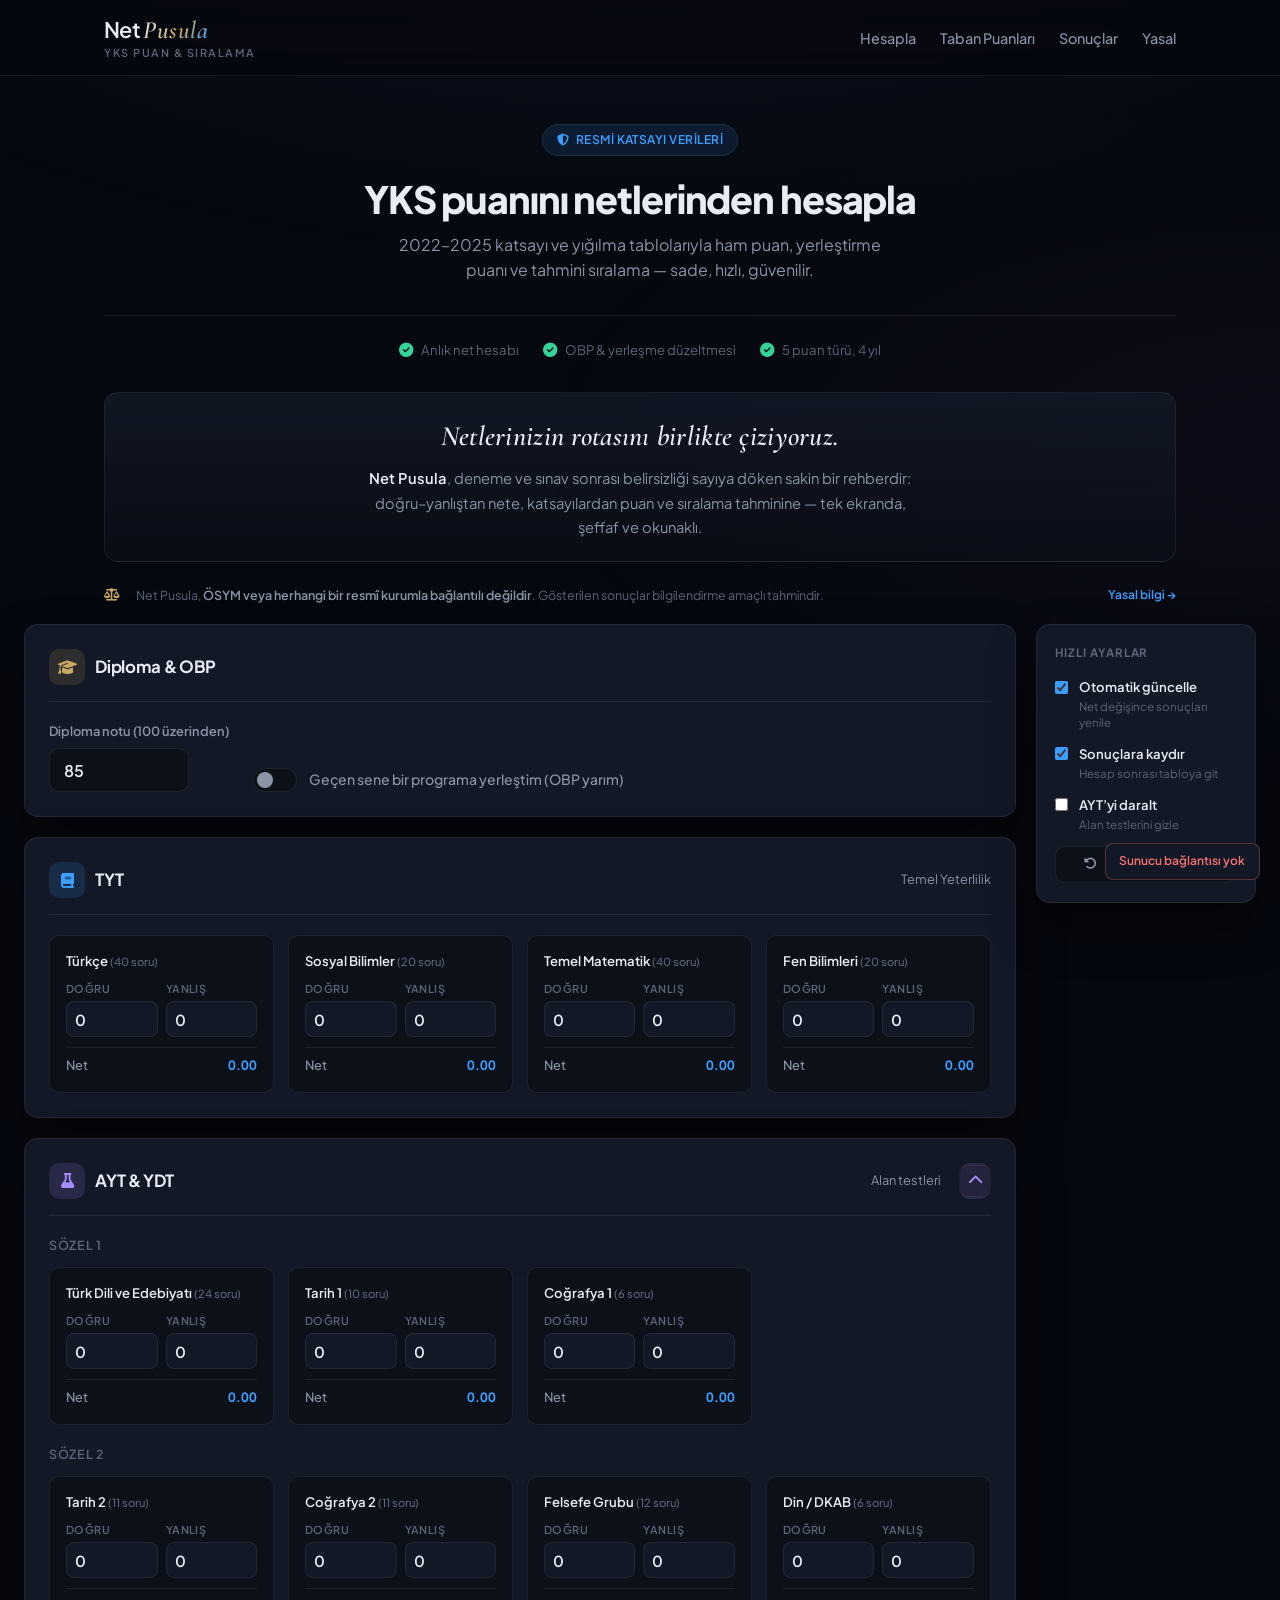
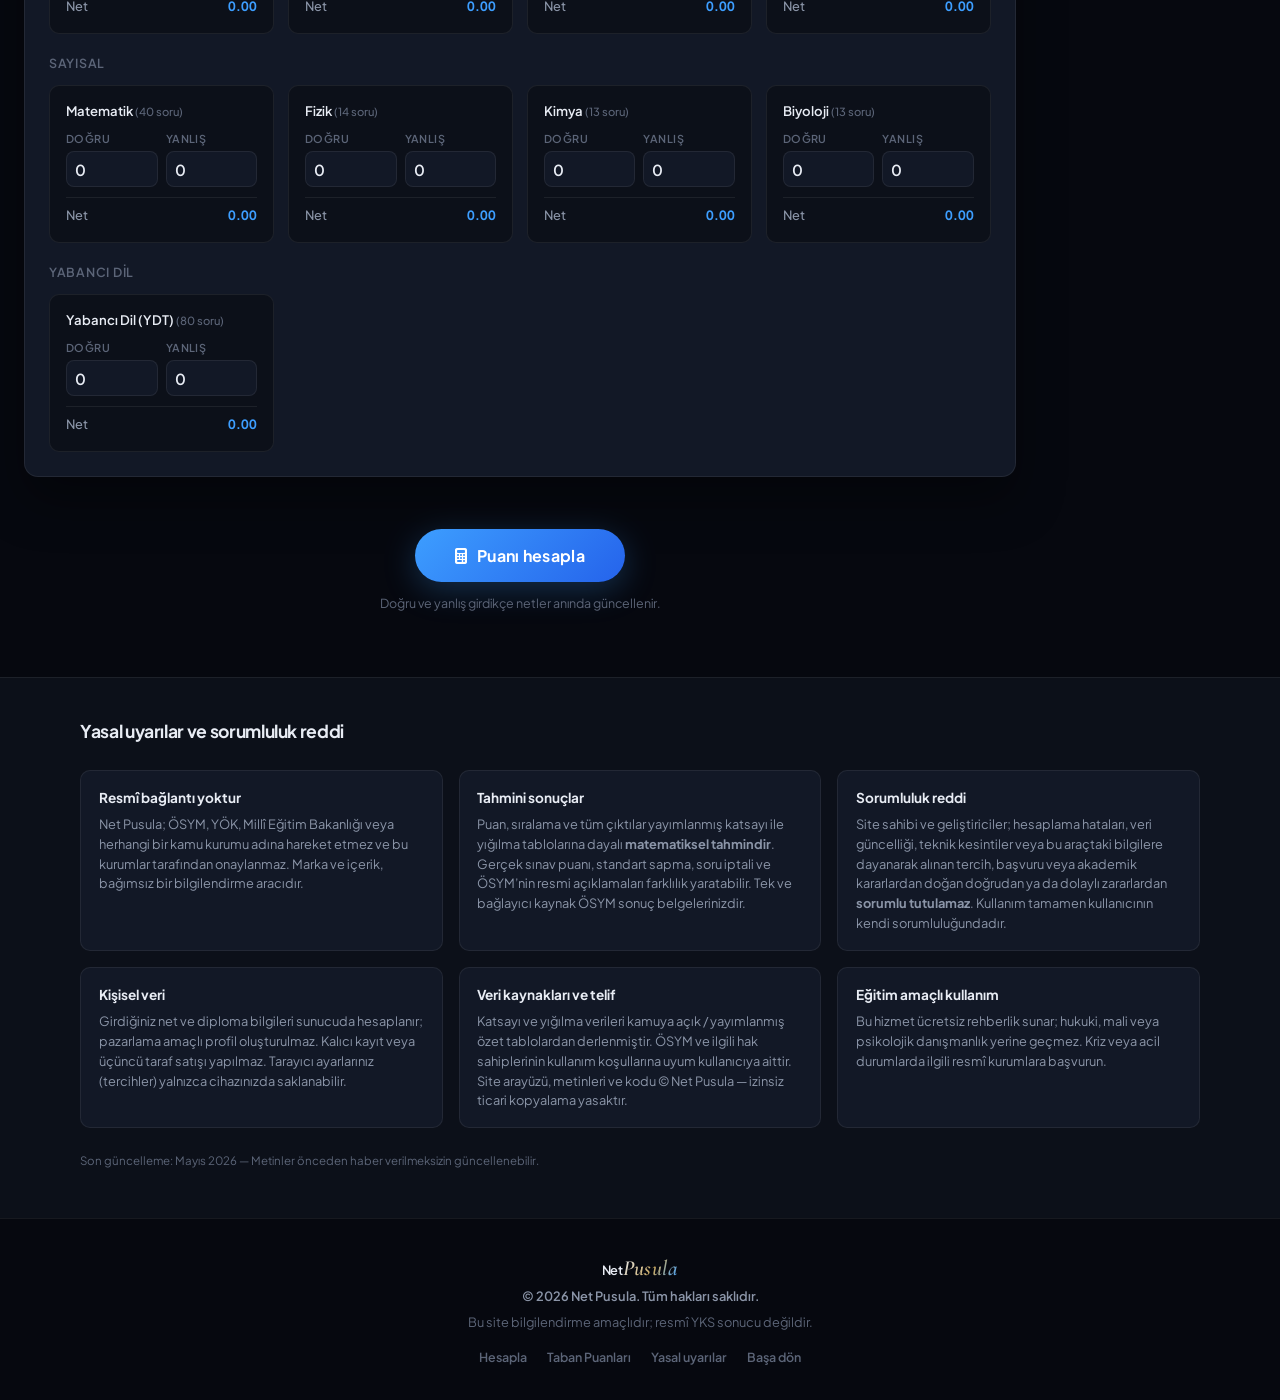
==== index.html @ 9d44e476 "Add taban puanlari page and Railway static data support" ====
<!DOCTYPE html>
<html lang="tr">
<head>
    <meta charset="UTF-8">
    <meta name="viewport" content="width=device-width, initial-scale=1.0">
    <meta name="description" content="Net Pusula — ÖSYM katsayıları ve yığılma verileriyle YKS puan ve sıralama hesaplama. TYT, AYT, OBP.">
    <title>Net Pusula — YKS Puan Hesaplama</title>
    <link rel="icon" href="data:image/svg+xml,<svg xmlns='http://www.w3.org/2000/svg' viewBox='0 0 100 100'><text x='12' y='68' font-family='Georgia,serif' font-size='52' font-style='italic' fill='%23c9a962'>N</text><text x='48' y='68' font-family='system-ui' font-size='44' font-weight='600' fill='%233d9eff'>P</text></svg>">
    <link rel="preconnect" href="https://fonts.googleapis.com">
    <link rel="preconnect" href="https://fonts.gstatic.com" crossorigin>
    <link href="https://fonts.googleapis.com/css2?family=Plus+Jakarta+Sans:wght@400;500;600;700;800&family=Cormorant+Garamond:ital,wght@0,500;0,600;1,500&display=swap" rel="stylesheet">
    <link rel="stylesheet" href="https://cdnjs.cloudflare.com/ajax/libs/font-awesome/6.5.1/css/all.min.css">
    <link rel="stylesheet" href="assets/net-pusula.css">
</head>
<body>
    <header class="site-header">
        <div class="header-inner">
            <a href="#" class="brand wordmark" aria-label="Net Pusula — Ana sayfa">
                <span class="wordmark-line">
                    <span class="wm-net">Net</span><span class="wm-pusula">Pusula</span>
                </span>
                <span class="wm-sub">YKS puan &amp; sıralama</span>
            </a>
            <nav class="nav-links" aria-label="Ana menü">
                <a href="#hesapla">Hesapla</a>
                <a href="taban-puanlari.html">Taban Puanları</a>
                <a href="#sonuclar">Sonuçlar</a>
                <a href="#yasal">Yasal</a>
            </nav>
        </div>
    </header>

    <section class="hero">
        <span class="hero-badge"><i class="fas fa-shield-halved"></i> Resmi katsayı verileri</span>
        <h1>YKS puanını netlerinden hesapla</h1>
        <p>2022–2025 katsayı ve yığılma tablolarıyla ham puan, yerleştirme puanı ve tahmini sıralama — sade, hızlı, güvenilir.</p>
        <div class="trust-row">
            <span class="trust-item"><i class="fas fa-check-circle"></i> Anlık net hesabı</span>
            <span class="trust-item"><i class="fas fa-check-circle"></i> OBP & yerleşme düzeltmesi</span>
            <span class="trust-item"><i class="fas fa-check-circle"></i> 5 puan türü, 4 yıl</span>
        </div>
    </section>

    <section class="intro-manifesto" aria-labelledby="intro-heading">
        <div class="intro-inner">
            <p id="intro-heading" class="intro-lead">Netlerinizin rotasını birlikte çiziyoruz.</p>
            <p class="intro-body">
                <strong>Net Pusula</strong>, deneme ve sınav sonrası belirsizliği sayıya döken sakin bir rehberdir:
                doğru–yanlıştan nete, katsayılardan puan ve sıralama tahminine — tek ekranda, şeffaf ve okunaklı.
            </p>
        </div>
    </section>

    <div class="legal-strip" role="note">
        <i class="fas fa-scale-balanced" aria-hidden="true"></i>
        <p>Net Pusula, <strong>ÖSYM veya herhangi bir resmî kurumla bağlantılı değildir</strong>. Gösterilen sonuçlar bilgilendirme amaçlı tahmindir.</p>
        <a href="#yasal" class="legal-strip-link">Yasal bilgi →</a>
    </div>

    <div class="content-layout">
        <div class="main-column">
    <main class="main" id="hesapla">
        <section class="panel">
            <div class="panel-header diploma">
                <i class="fas fa-graduation-cap"></i>
                <h2>Diploma & OBP</h2>
            </div>
            <div class="diploma-row">
                <div class="field">
                    <label for="obp">Diploma notu (100 üzerinden)</label>
                    <input type="number" id="obp" min="0" max="100" step="0.1" value="85">
                </div>
                <label class="toggle-wrap">
                    <input type="checkbox" id="previousPlacement">
                    <span class="toggle-track"><span class="toggle-thumb"></span></span>
                    <span class="toggle-label">Geçen sene bir programa yerleştim (OBP yarım)</span>
                </label>
            </div>
        </section>

        <section class="panel">
            <div class="panel-header tyt">
                <i class="fas fa-book"></i>
                <h2>TYT</h2>
                <span>Temel Yeterlilik</span>
            </div>
            <div class="test-grid" id="tytGrid">
                <!-- tyt cards injected below via same structure -->
            </div>
        </section>

        <section class="panel" id="aytPanel">
            <div class="panel-header ayt">
                <i class="fas fa-flask"></i>
                <h2>AYT & YDT</h2>
                <span>Alan testleri</span>
                <button type="button" class="panel-toggle" id="aytToggleBtn" aria-expanded="true" aria-controls="aytPanelBody" title="AYT bölümünü daralt/genişlet">
                    <i class="fas fa-chevron-up"></i>
                </button>
            </div>
            <div id="aytPanelBody" class="ayt-panel-body">
            <p class="subsection-title">Sözel 1</p>
            <div class="test-grid" id="aytSoz1"></div>
            <p class="subsection-title">Sözel 2</p>
            <div class="test-grid" id="aytSoz2"></div>
            <p class="subsection-title">Sayısal</p>
            <div class="test-grid" id="aytSay"></div>
            <p class="subsection-title">Yabancı dil</p>
            <div class="test-grid" id="aytYdt"></div>
            </div>
        </section>

        <div class="calc-cta">
            <button type="button" id="calculateBtn" class="btn-calc">
                <i class="fas fa-calculator"></i> Puanı hesapla
            </button>
            <p class="calc-hint">Doğru ve yanlış girdikçe netler anında güncellenir.</p>
        </div>

        <section id="resultsSection" class="panel results-panel">
            <div class="panel-header results">
                <i class="fas fa-chart-line"></i>
                <h2 id="sonuclar">Sonuçlar</h2>
            </div>
            <div class="disclaimer">
                Bu tablo <strong>tahmini</strong> değerler içerir; bağlayıcı değildir. Tercih ve başvuru kararlarınızda yalnızca ÖSYM’nin resmi sonuç belgelerini esas alın.
                <a href="#yasal">Ayrıntılı yasal uyarılar</a>
            </div>
            <div id="resultsContainer"></div>
        </section>
    </main>
        </div>

        <aside class="settings-rail" aria-label="Hızlı ayarlar">
            <div class="settings-card">
                <h3 class="settings-title">Hızlı ayarlar</h3>
                <label class="setting-row">
                    <input type="checkbox" id="settingAutoRecalc" checked>
                    <span class="setting-text">
                        <strong>Otomatik güncelle</strong>
                        <small>Net değişince sonuçları yenile</small>
                    </span>
                </label>
                <label class="setting-row">
                    <input type="checkbox" id="settingScrollResults" checked>
                    <span class="setting-text">
                        <strong>Sonuçlara kaydır</strong>
                        <small>Hesap sonrası tabloya git</small>
                    </span>
                </label>
                <label class="setting-row">
                    <input type="checkbox" id="settingAytCollapsed">
                    <span class="setting-text">
                        <strong>AYT’yi daralt</strong>
                        <small>Alan testlerini gizle</small>
                    </span>
                </label>
                <button type="button" class="btn-secondary" id="resetAllBtn">
                    <i class="fas fa-rotate-left"></i> Tüm netleri sıfırla
                </button>
            </div>
        </aside>
    </div>

    <section class="legal-panel" id="yasal" aria-labelledby="legal-heading">
        <div class="legal-panel-inner">
            <h2 id="legal-heading">Yasal uyarılar ve sorumluluk reddi</h2>
            <div class="legal-grid">
                <article class="legal-item">
                    <h3>Resmî bağlantı yoktur</h3>
                    <p>Net Pusula; ÖSYM, YÖK, Millî Eğitim Bakanlığı veya herhangi bir kamu kurumu adına hareket etmez ve bu kurumlar tarafından onaylanmaz. Marka ve içerik, bağımsız bir bilgilendirme aracıdır.</p>
                </article>
                <article class="legal-item">
                    <h3>Tahmini sonuçlar</h3>
                    <p>Puan, sıralama ve tüm çıktılar yayımlanmış katsayı ile yığılma tablolarına dayalı <strong>matematiksel tahmindir</strong>. Gerçek sınav puanı, standart sapma, soru iptali ve ÖSYM’nin resmi açıklamaları farklılık yaratabilir. Tek ve bağlayıcı kaynak ÖSYM sonuç belgelerinizdir.</p>
                </article>
                <article class="legal-item">
                    <h3>Sorumluluk reddi</h3>
                    <p>Site sahibi ve geliştiriciler; hesaplama hataları, veri güncelliği, teknik kesintiler veya bu araçtaki bilgilere dayanarak alınan tercih, başvuru veya akademik kararlardan doğan doğrudan ya da dolaylı zararlardan <strong>sorumlu tutulamaz</strong>. Kullanım tamamen kullanıcının kendi sorumluluğundadır.</p>
                </article>
                <article class="legal-item">
                    <h3>Kişisel veri</h3>
                    <p>Girdiğiniz net ve diploma bilgileri sunucuda hesaplanır; pazarlama amaçlı profil oluşturulmaz. Kalıcı kayıt veya üçüncü taraf satışı yapılmaz. Tarayıcı ayarlarınız (tercihler) yalnızca cihazınızda saklanabilir.</p>
                </article>
                <article class="legal-item">
                    <h3>Veri kaynakları ve telif</h3>
                    <p>Katsayı ve yığılma verileri kamuya açık / yayımlanmış özet tablolardan derlenmiştir. ÖSYM ve ilgili hak sahiplerinin kullanım koşullarına uyum kullanıcıya aittir. Site arayüzü, metinleri ve kodu © Net Pusula — izinsiz ticari kopyalama yasaktır.</p>
                </article>
                <article class="legal-item">
                    <h3>Eğitim amaçlı kullanım</h3>
                    <p>Bu hizmet ücretsiz rehberlik sunar; hukuki, mali veya psikolojik danışmanlık yerine geçmez. Kriz veya acil durumlarda ilgili resmî kurumlara başvurun.</p>
                </article>
            </div>
            <p class="legal-updated">Son güncelleme: Mayıs 2026 — Metinler önceden haber verilmeksizin güncellenebilir.</p>
        </div>
    </section>

    <footer class="site-footer">
        <p class="footer-wordmark"><span class="wm-net">Net</span><span class="wm-pusula">Pusula</span></p>
        <p class="footer-copy">© 2026 Net Pusula. Tüm hakları saklıdır.</p>
        <p class="footer-note">Bu site bilgilendirme amaçlıdır; resmî YKS sonucu değildir.</p>
        <nav class="footer-links" aria-label="Alt bilgi">
            <a href="#hesapla">Hesapla</a>
            <a href="taban-puanlari.html">Taban Puanları</a>
            <a href="#yasal">Yasal uyarılar</a>
            <a href="#">Başa dön</a>
        </nav>
    </footer>

    <div id="apiStatus" class="api-status" role="status" aria-live="polite"></div>

    <script>
        const CARD_GROUPS = {
            tytGrid: [
                { id: 'tyt_turk', max: 40, title: 'Türkçe' },
                { id: 'tyt_sos', max: 20, title: 'Sosyal Bilimler' },
                { id: 'tyt_mat', max: 40, title: 'Temel Matematik' },
                { id: 'tyt_fen', max: 20, title: 'Fen Bilimleri' },
            ],
            aytSoz1: [
                { id: 'ayt_ede', max: 24, title: 'Türk Dili ve Edebiyatı' },
                { id: 'ayt_tar1', max: 10, title: 'Tarih 1' },
                { id: 'ayt_cog1', max: 6, title: 'Coğrafya 1' },
            ],
            aytSoz2: [
                { id: 'ayt_tar2', max: 11, title: 'Tarih 2' },
                { id: 'ayt_cog2', max: 11, title: 'Coğrafya 2' },
                { id: 'ayt_fel', max: 12, title: 'Felsefe Grubu' },
                { id: 'ayt_din', max: 6, title: 'Din / DKAB' },
            ],
            aytSay: [
                { id: 'ayt_mat', max: 40, title: 'Matematik' },
                { id: 'ayt_fiz', max: 14, title: 'Fizik' },
                { id: 'ayt_kim', max: 13, title: 'Kimya' },
                { id: 'ayt_bio', max: 13, title: 'Biyoloji' },
            ],
            aytYdt: [
                { id: 'ayt_ydt', max: 80, title: 'Yabancı Dil (YDT)' },
            ],
        };

        function cardHtml({ id, max, title }) {
            return `
            <div class="test-card">
                <h3>${title} <span class="meta">(${max} soru)</span></h3>
                <div class="inputs-row">
                    <div><label for="${id}_d">Doğru</label><input type="number" id="${id}_d" min="0" max="${max}" value="0"></div>
                    <div><label for="${id}_y">Yanlış</label><input type="number" id="${id}_y" min="0" max="${max}" value="0"></div>
                </div>
                <div class="net-line"><span>Net</span><span id="${id}_net" class="net-value">0.00</span></div>
            </div>`;
        }

        Object.entries(CARD_GROUPS).forEach(([gridId, items]) => {
            document.getElementById(gridId).innerHTML = items.map(cardHtml).join('');
        });
    </script>
    <script src="assets/calculator.js"></script>
</body>
</html>
---- assets/net-pusula.css ----
/* Net Pusula — koyu, minimal, güven veren arayüz */

:root {
    --bg: #06080f;
    --bg-elevated: #0c1019;
    --surface: #121826;
    --surface-hover: #181f30;
    --border: rgba(255, 255, 255, 0.07);
    --border-focus: rgba(61, 158, 255, 0.45);
    --text: #e8ecf4;
    --text-muted: #8b95a8;
    --text-dim: #5c6578;
    --accent: #3d9eff;
    --accent-soft: rgba(61, 158, 255, 0.12);
    --accent-glow: rgba(61, 158, 255, 0.25);
    --gold: #c9a962;
    --gold-soft: rgba(201, 169, 98, 0.15);
    --success: #34d399;
    --tyt: #3d9eff;
    --ayt: #a78bfa;
    --radius: 14px;
    --radius-sm: 10px;
    --font: "Plus Jakarta Sans", system-ui, sans-serif;
    --shadow: 0 24px 48px rgba(0, 0, 0, 0.35);
    --max: 1120px;
}

*, *::before, *::after { box-sizing: border-box; margin: 0; padding: 0; }

html { scroll-behavior: smooth; }

body {
    font-family: var(--font);
    background: var(--bg);
    color: var(--text);
    line-height: 1.55;
    min-height: 100vh;
    -webkit-font-smoothing: antialiased;
}

body::before {
    content: "";
    position: fixed;
    inset: 0;
    background:
        radial-gradient(ellipse 80% 50% at 50% -20%, rgba(61, 158, 255, 0.08), transparent),
        radial-gradient(ellipse 60% 40% at 100% 50%, rgba(167, 139, 250, 0.04), transparent);
    pointer-events: none;
    z-index: 0;
}

a { color: var(--accent); text-decoration: none; }
a:hover { text-decoration: underline; }

/* Header */
.site-header {
    position: sticky;
    top: 0;
    z-index: 100;
    border-bottom: 1px solid var(--border);
    background: rgba(6, 8, 15, 0.85);
    backdrop-filter: blur(16px);
}

.header-inner {
    max-width: var(--max);
    margin: 0 auto;
    padding: 1rem 1.5rem;
    display: flex;
    align-items: center;
    justify-content: space-between;
    gap: 1rem;
}

.brand {
    text-decoration: none;
    color: inherit;
}

.brand:hover { text-decoration: none; }

/* Metin tabanlı logo */
.wordmark {
    display: flex;
    flex-direction: column;
    line-height: 1.15;
    gap: 0.15rem;
}

.wordmark-line {
    display: flex;
    align-items: baseline;
    gap: 0.2rem;
}

.wm-net {
    font-weight: 600;
    font-size: 1.35rem;
    letter-spacing: -0.03em;
    color: var(--text);
}

.wm-pusula {
    font-family: "Cormorant Garamond", Georgia, serif;
    font-weight: 600;
    font-size: 1.55rem;
    font-style: italic;
    letter-spacing: 0.02em;
    background: linear-gradient(120deg, var(--text) 0%, var(--gold) 55%, var(--accent) 100%);
    -webkit-background-clip: text;
    background-clip: text;
    color: transparent;
}

.wm-sub {
    font-size: 0.68rem;
    font-weight: 600;
    letter-spacing: 0.14em;
    text-transform: uppercase;
    color: var(--text-dim);
}

.nav-links {
    display: flex;
    gap: 1.5rem;
}

.nav-links a {
    color: var(--text-muted);
    font-size: 0.9rem;
    font-weight: 500;
    text-decoration: none;
    transition: color 0.2s;
}

.nav-links a:hover { color: var(--text); text-decoration: none; }

/* Hero */
.hero {
    position: relative;
    z-index: 1;
    max-width: var(--max);
    margin: 0 auto;
    padding: 3rem 1.5rem 2rem;
    text-align: center;
}

.hero-badge {
    display: inline-flex;
    align-items: center;
    gap: 0.4rem;
    padding: 0.35rem 0.85rem;
    border-radius: 999px;
    background: var(--accent-soft);
    border: 1px solid var(--border);
    color: var(--accent);
    font-size: 0.75rem;
    font-weight: 600;
    letter-spacing: 0.04em;
    text-transform: uppercase;
    margin-bottom: 1.25rem;
}

.hero h1 {
    font-size: clamp(1.75rem, 4vw, 2.35rem);
    font-weight: 800;
    letter-spacing: -0.03em;
    line-height: 1.2;
    margin-bottom: 0.75rem;
}

.hero p {
    color: var(--text-muted);
    max-width: 520px;
    margin: 0 auto;
    font-size: 1rem;
}

.trust-row {
    display: flex;
    flex-wrap: wrap;
    justify-content: center;
    gap: 1.5rem;
    margin-top: 2rem;
    padding-top: 1.5rem;
    border-top: 1px solid var(--border);
}

.trust-item {
    display: flex;
    align-items: center;
    gap: 0.5rem;
    font-size: 0.82rem;
    color: var(--text-dim);
}

.trust-item i { color: var(--success); font-size: 0.9rem; }

/* Net Pusula tanıtım */
.intro-manifesto {
    position: relative;
    z-index: 1;
    max-width: var(--max);
    margin: 0 auto;
    padding: 0 1.5rem 1.5rem;
}

.intro-inner {
    text-align: center;
    padding: 1.35rem 1.5rem;
    border-radius: var(--radius);
    border: 1px solid var(--border);
    background: linear-gradient(180deg, rgba(18, 24, 38, 0.9), rgba(12, 16, 25, 0.6));
}

.intro-lead {
    font-family: "Cormorant Garamond", Georgia, serif;
    font-size: clamp(1.35rem, 3vw, 1.75rem);
    font-weight: 600;
    font-style: italic;
    color: var(--text);
    margin-bottom: 0.5rem;
    letter-spacing: 0.01em;
}

.intro-body {
    font-size: 0.92rem;
    color: var(--text-muted);
    max-width: 560px;
    margin: 0 auto;
    line-height: 1.65;
}

.intro-body strong {
    color: var(--text);
    font-weight: 600;
}

/* Kısa yasal şerit */
.legal-strip {
    position: relative;
    z-index: 1;
    max-width: var(--max);
    margin: 0 auto 1.25rem;
    padding: 0 1.5rem;
    display: flex;
    flex-wrap: wrap;
    align-items: center;
    gap: 0.65rem 1rem;
    font-size: 0.78rem;
    color: var(--text-dim);
}

.legal-strip i {
    color: var(--gold);
    flex-shrink: 0;
}

.legal-strip p {
    flex: 1;
    min-width: 200px;
    line-height: 1.45;
}

.legal-strip strong { color: var(--text-muted); font-weight: 600; }

.legal-strip-link {
    font-weight: 600;
    font-size: 0.75rem;
    white-space: nowrap;
    text-decoration: none;
}

.legal-strip-link:hover { text-decoration: underline; }

/* İki sütun: hesap + yan ayarlar */
.content-layout {
    position: relative;
    z-index: 1;
    max-width: calc(var(--max) + 260px);
    margin: 0 auto;
    padding: 0 1.5rem;
    display: grid;
    grid-template-columns: 1fr 220px;
    gap: 1.25rem;
    align-items: start;
}

.main-column { min-width: 0; }

/* Main */
.main {
    padding: 0 0 3rem;
}

/* Cards / sections */
.panel {
    background: var(--surface);
    border: 1px solid var(--border);
    border-radius: var(--radius);
    padding: 1.5rem;
    margin-bottom: 1.25rem;
    box-shadow: var(--shadow);
}

.panel-header {
    display: flex;
    align-items: center;
    flex-wrap: wrap;
    gap: 0.65rem;
    margin-bottom: 1.25rem;
    padding-bottom: 1rem;
    border-bottom: 1px solid var(--border);
}

.panel-header h2 {
    margin-right: auto;
}

.panel-header i {
    width: 36px;
    height: 36px;
    border-radius: var(--radius-sm);
    display: flex;
    align-items: center;
    justify-content: center;
    font-size: 0.95rem;
}

.panel-header.tyt i { background: rgba(61, 158, 255, 0.15); color: var(--tyt); }
.panel-header.ayt i { background: rgba(167, 139, 250, 0.15); color: var(--ayt); }
.panel-header.diploma i { background: var(--gold-soft); color: var(--gold); }
.panel-header.results i { background: rgba(52, 211, 153, 0.12); color: var(--success); }

.panel-header h2 {
    font-size: 1.05rem;
    font-weight: 700;
    letter-spacing: -0.02em;
}

.panel-header span:not(.setting-text) {
    font-size: 0.8rem;
    color: var(--text-muted);
    margin-left: auto;
}

.panel-toggle {
    margin-left: 0.5rem;
    width: 32px;
    height: 32px;
    border-radius: 8px;
    border: 1px solid var(--border);
    background: var(--bg-elevated);
    color: var(--text-muted);
    cursor: pointer;
    display: flex;
    align-items: center;
    justify-content: center;
    transition: color 0.2s, border-color 0.2s;
    flex-shrink: 0;
}

.panel-toggle:hover {
    color: var(--text);
    border-color: var(--border-focus);
}

#aytPanel.ayt-collapsed .ayt-panel-body {
    display: none;
}

#aytPanel.ayt-collapsed .panel-toggle i {
    transform: rotate(180deg);
}

/* Diploma */
.diploma-row {
    display: flex;
    flex-wrap: wrap;
    align-items: flex-end;
    gap: 1.5rem;
}

.field label {
    display: block;
    font-size: 0.8rem;
    font-weight: 600;
    color: var(--text-muted);
    margin-bottom: 0.4rem;
}

.field input[type="number"] {
    width: 140px;
    padding: 0.65rem 0.85rem;
    border-radius: var(--radius-sm);
    border: 1px solid var(--border);
    background: var(--bg-elevated);
    color: var(--text);
    font-family: inherit;
    font-size: 1rem;
    font-weight: 600;
    transition: border-color 0.2s, box-shadow 0.2s;
}

.field input:focus {
    outline: none;
    border-color: var(--border-focus);
    box-shadow: 0 0 0 3px var(--accent-soft);
}

.toggle-wrap {
    display: flex;
    align-items: center;
    gap: 0.75rem;
    cursor: pointer;
    user-select: none;
}

.toggle-wrap input { display: none; }

.toggle-track {
    width: 44px;
    height: 24px;
    border-radius: 999px;
    background: var(--bg-elevated);
    border: 1px solid var(--border);
    position: relative;
    transition: background 0.2s;
}

.toggle-thumb {
    position: absolute;
    top: 3px;
    left: 3px;
    width: 16px;
    height: 16px;
    border-radius: 50%;
    background: var(--text-muted);
    transition: transform 0.2s, background 0.2s;
}

.toggle-wrap input:checked + .toggle-track {
    background: var(--accent-soft);
    border-color: var(--accent);
}

.toggle-wrap input:checked + .toggle-track .toggle-thumb {
    transform: translateX(20px);
    background: var(--accent);
}

.toggle-label {
    font-size: 0.88rem;
    color: var(--text-muted);
    font-weight: 500;
}

/* Test grid */
.subsection-title {
    font-size: 0.78rem;
    font-weight: 600;
    text-transform: uppercase;
    letter-spacing: 0.06em;
    color: var(--text-dim);
    margin: 1.25rem 0 0.75rem;
}

.subsection-title:first-of-type { margin-top: 0; }

.test-grid {
    display: grid;
    grid-template-columns: repeat(auto-fill, minmax(200px, 1fr));
    gap: 0.85rem;
}

.test-card {
    background: var(--bg-elevated);
    border: 1px solid var(--border);
    border-radius: var(--radius-sm);
    padding: 1rem;
    transition: border-color 0.2s, background 0.2s;
}

.test-card:hover {
    border-color: rgba(255, 255, 255, 0.12);
    background: var(--surface-hover);
}

.test-card h3 {
    font-size: 0.82rem;
    font-weight: 600;
    color: var(--text);
    margin-bottom: 0.75rem;
    line-height: 1.3;
}

.test-card .meta {
    font-size: 0.7rem;
    color: var(--text-dim);
    font-weight: 500;
}

.inputs-row {
    display: grid;
    grid-template-columns: 1fr 1fr;
    gap: 0.5rem;
    margin-bottom: 0.65rem;
}

.inputs-row label {
    font-size: 0.68rem;
    color: var(--text-dim);
    font-weight: 600;
    text-transform: uppercase;
    letter-spacing: 0.04em;
    margin-bottom: 0.2rem;
    display: block;
}

.inputs-row input {
    width: 100%;
    padding: 0.45rem 0.5rem;
    border-radius: 8px;
    border: 1px solid var(--border);
    background: var(--surface);
    color: var(--text);
    font-family: inherit;
    font-size: 0.95rem;
    font-weight: 600;
    -moz-appearance: textfield;
}

.inputs-row input::-webkit-outer-spin-button,
.inputs-row input::-webkit-inner-spin-button { -webkit-appearance: none; margin: 0; }

.inputs-row input:focus {
    outline: none;
    border-color: var(--border-focus);
}

.net-line {
    display: flex;
    justify-content: space-between;
    align-items: center;
    padding-top: 0.5rem;
    border-top: 1px solid var(--border);
    font-size: 0.8rem;
}

.net-line span:first-child { color: var(--text-muted); font-weight: 500; }

.net-value {
    font-weight: 700;
    color: var(--accent);
    font-variant-numeric: tabular-nums;
}

/* CTA */
.calc-cta {
    text-align: center;
    padding: 2rem 0 1rem;
}

.btn-calc {
    display: inline-flex;
    align-items: center;
    justify-content: center;
    gap: 0.6rem;
    padding: 1rem 2.5rem;
    border: none;
    border-radius: 999px;
    background: linear-gradient(135deg, var(--accent), #2563eb);
    color: #fff;
    font-family: inherit;
    font-size: 1rem;
    font-weight: 700;
    letter-spacing: 0.02em;
    cursor: pointer;
    box-shadow: 0 8px 32px var(--accent-glow);
    transition: transform 0.2s, box-shadow 0.2s, opacity 0.2s;
}

.btn-calc:hover:not(:disabled) {
    transform: translateY(-2px);
    box-shadow: 0 12px 40px var(--accent-glow);
}

.btn-calc:disabled {
    opacity: 0.65;
    cursor: not-allowed;
    transform: none;
}

.calc-hint {
    margin-top: 0.75rem;
    font-size: 0.78rem;
    color: var(--text-dim);
}

/* Results */
.results-panel { display: none; }
.results-panel.visible { display: block; }

.disclaimer {
    background: var(--gold-soft);
    border: 1px solid rgba(201, 169, 98, 0.2);
    border-radius: var(--radius-sm);
    padding: 0.85rem 1rem;
    font-size: 0.82rem;
    color: var(--text-muted);
    margin-bottom: 1.25rem;
    line-height: 1.5;
}

.disclaimer a {
    display: inline-block;
    margin-top: 0.35rem;
    font-weight: 600;
    font-size: 0.78rem;
}

.year-block { margin-bottom: 1.75rem; }

.year-block h3 {
    font-size: 0.95rem;
    font-weight: 700;
    margin-bottom: 0.75rem;
    color: var(--text);
    display: flex;
    align-items: center;
    gap: 0.5rem;
}

.year-block h3::before {
    content: "";
    width: 4px;
    height: 1em;
    background: var(--accent);
    border-radius: 2px;
}

.table-wrap {
    overflow-x: auto;
    border-radius: var(--radius-sm);
    border: 1px solid var(--border);
}

.results-table {
    width: 100%;
    border-collapse: collapse;
    font-size: 0.85rem;
}

.results-table th,
.results-table td {
    padding: 0.65rem 0.85rem;
    text-align: left;
    border-bottom: 1px solid var(--border);
}

.results-table th {
    background: var(--bg-elevated);
    color: var(--text-muted);
    font-weight: 600;
    font-size: 0.72rem;
    text-transform: uppercase;
    letter-spacing: 0.04em;
}

.results-table tr:last-child td { border-bottom: none; }

.results-table tbody tr:hover td { background: var(--surface-hover); }

.results-table td:not(:first-child) {
    font-variant-numeric: tabular-nums;
    font-weight: 600;
}

/* Yan ayarlar */
.settings-rail {
    position: sticky;
    top: 5.5rem;
}

.settings-card {
    background: var(--surface);
    border: 1px solid var(--border);
    border-radius: var(--radius);
    padding: 1.15rem;
    box-shadow: var(--shadow);
}

.settings-title {
    font-size: 0.72rem;
    font-weight: 700;
    text-transform: uppercase;
    letter-spacing: 0.08em;
    color: var(--text-dim);
    margin-bottom: 1rem;
}

.setting-row {
    display: flex;
    align-items: flex-start;
    gap: 0.65rem;
    margin-bottom: 0.85rem;
    cursor: pointer;
}

.setting-row input {
    margin-top: 0.2rem;
    accent-color: var(--accent);
    flex-shrink: 0;
}

.setting-text {
    display: flex;
    flex-direction: column;
    gap: 0.1rem;
}

.setting-text strong {
    font-size: 0.82rem;
    font-weight: 600;
    color: var(--text);
}

.setting-text small {
    font-size: 0.72rem;
    color: var(--text-dim);
    line-height: 1.35;
}

.btn-secondary {
    width: 100%;
    margin-top: 0.5rem;
    padding: 0.6rem 0.85rem;
    border-radius: var(--radius-sm);
    border: 1px solid var(--border);
    background: var(--bg-elevated);
    color: var(--text-muted);
    font-family: inherit;
    font-size: 0.8rem;
    font-weight: 600;
    cursor: pointer;
    display: flex;
    align-items: center;
    justify-content: center;
    gap: 0.45rem;
    transition: color 0.2s, border-color 0.2s, background 0.2s;
}

.btn-secondary:hover {
    color: var(--text);
    border-color: var(--border-focus);
    background: var(--surface-hover);
}

/* Yasal panel */
.legal-panel {
    position: relative;
    z-index: 1;
    border-top: 1px solid var(--border);
    background: var(--bg-elevated);
    padding: 2.5rem 1.5rem 3rem;
}

.legal-panel-inner {
    max-width: var(--max);
    margin: 0 auto;
}

.legal-panel h2 {
    font-size: 1.1rem;
    font-weight: 700;
    margin-bottom: 1.5rem;
    letter-spacing: -0.02em;
}

.legal-grid {
    display: grid;
    grid-template-columns: repeat(auto-fill, minmax(280px, 1fr));
    gap: 1rem;
}

.legal-item {
    background: var(--surface);
    border: 1px solid var(--border);
    border-radius: var(--radius-sm);
    padding: 1rem 1.1rem;
}

.legal-item h3 {
    font-size: 0.85rem;
    font-weight: 700;
    color: var(--text);
    margin-bottom: 0.45rem;
}

.legal-item p {
    font-size: 0.8rem;
    color: var(--text-muted);
    line-height: 1.55;
}

.legal-updated {
    margin-top: 1.5rem;
    font-size: 0.72rem;
    color: var(--text-dim);
}

/* Footer */
.site-footer {
    position: relative;
    z-index: 1;
    border-top: 1px solid var(--border);
    padding: 2rem 1.5rem;
    text-align: center;
}

.site-footer p {
    font-size: 0.8rem;
    color: var(--text-dim);
    max-width: 480px;
    margin: 0 auto;
    line-height: 1.6;
}

.footer-wordmark {
    margin-bottom: 0.35rem;
    font-size: 1.25rem;
}

.footer-wordmark .wm-net { font-size: inherit; }
.footer-wordmark .wm-pusula { font-size: 1.35rem; }

.footer-copy {
    font-weight: 600;
    color: var(--text-muted) !important;
    margin-bottom: 0.35rem !important;
}

.footer-note {
    margin-bottom: 1rem !important;
}

.footer-links {
    display: flex;
    flex-wrap: wrap;
    justify-content: center;
    gap: 1.25rem;
}

.footer-links a {
    font-size: 0.78rem;
    font-weight: 600;
    color: var(--text-dim);
    text-decoration: none;
}

.footer-links a:hover {
    color: var(--accent);
    text-decoration: none;
}

/* Toast / status */
.api-status {
    position: fixed;
    bottom: 1.25rem;
    right: 1.25rem;
    padding: 0.5rem 0.85rem;
    border-radius: 8px;
    font-size: 0.75rem;
    font-weight: 600;
    background: var(--surface);
    border: 1px solid var(--border);
    color: var(--text-muted);
    z-index: 200;
    opacity: 0;
    transition: opacity 0.3s;
}

.api-status.show { opacity: 1; }
.api-status.ok { border-color: rgba(52, 211, 153, 0.3); color: var(--success); }
.api-status.err { border-color: rgba(248, 113, 113, 0.3); color: #f87171; }

@media (max-width: 960px) {
    .content-layout {
        grid-template-columns: 1fr;
        max-width: var(--max);
    }

    .settings-rail {
        position: static;
        order: -1;
    }

    .settings-card {
        display: grid;
        grid-template-columns: 1fr 1fr;
        gap: 0.75rem 1rem;
        align-items: start;
    }

    .settings-title {
        grid-column: 1 / -1;
        margin-bottom: 0.25rem;
    }

    #resetAllBtn {
        grid-column: 1 / -1;
    }
}

@media (max-width: 640px) {
    .nav-links a:not([href="#hesapla"]):not([href="index.html#hesapla"]):not([href="taban-puanlari.html"]) { display: none; }
    .nav-links a[href="#yasal"] { display: inline; }
    .hero { padding-top: 2rem; }
    .panel { padding: 1.15rem; }
    .test-grid { grid-template-columns: 1fr; }
    .settings-card { grid-template-columns: 1fr; }
    .legal-strip { flex-direction: column; align-items: flex-start; }
    .api-status { bottom: 5rem; }
}
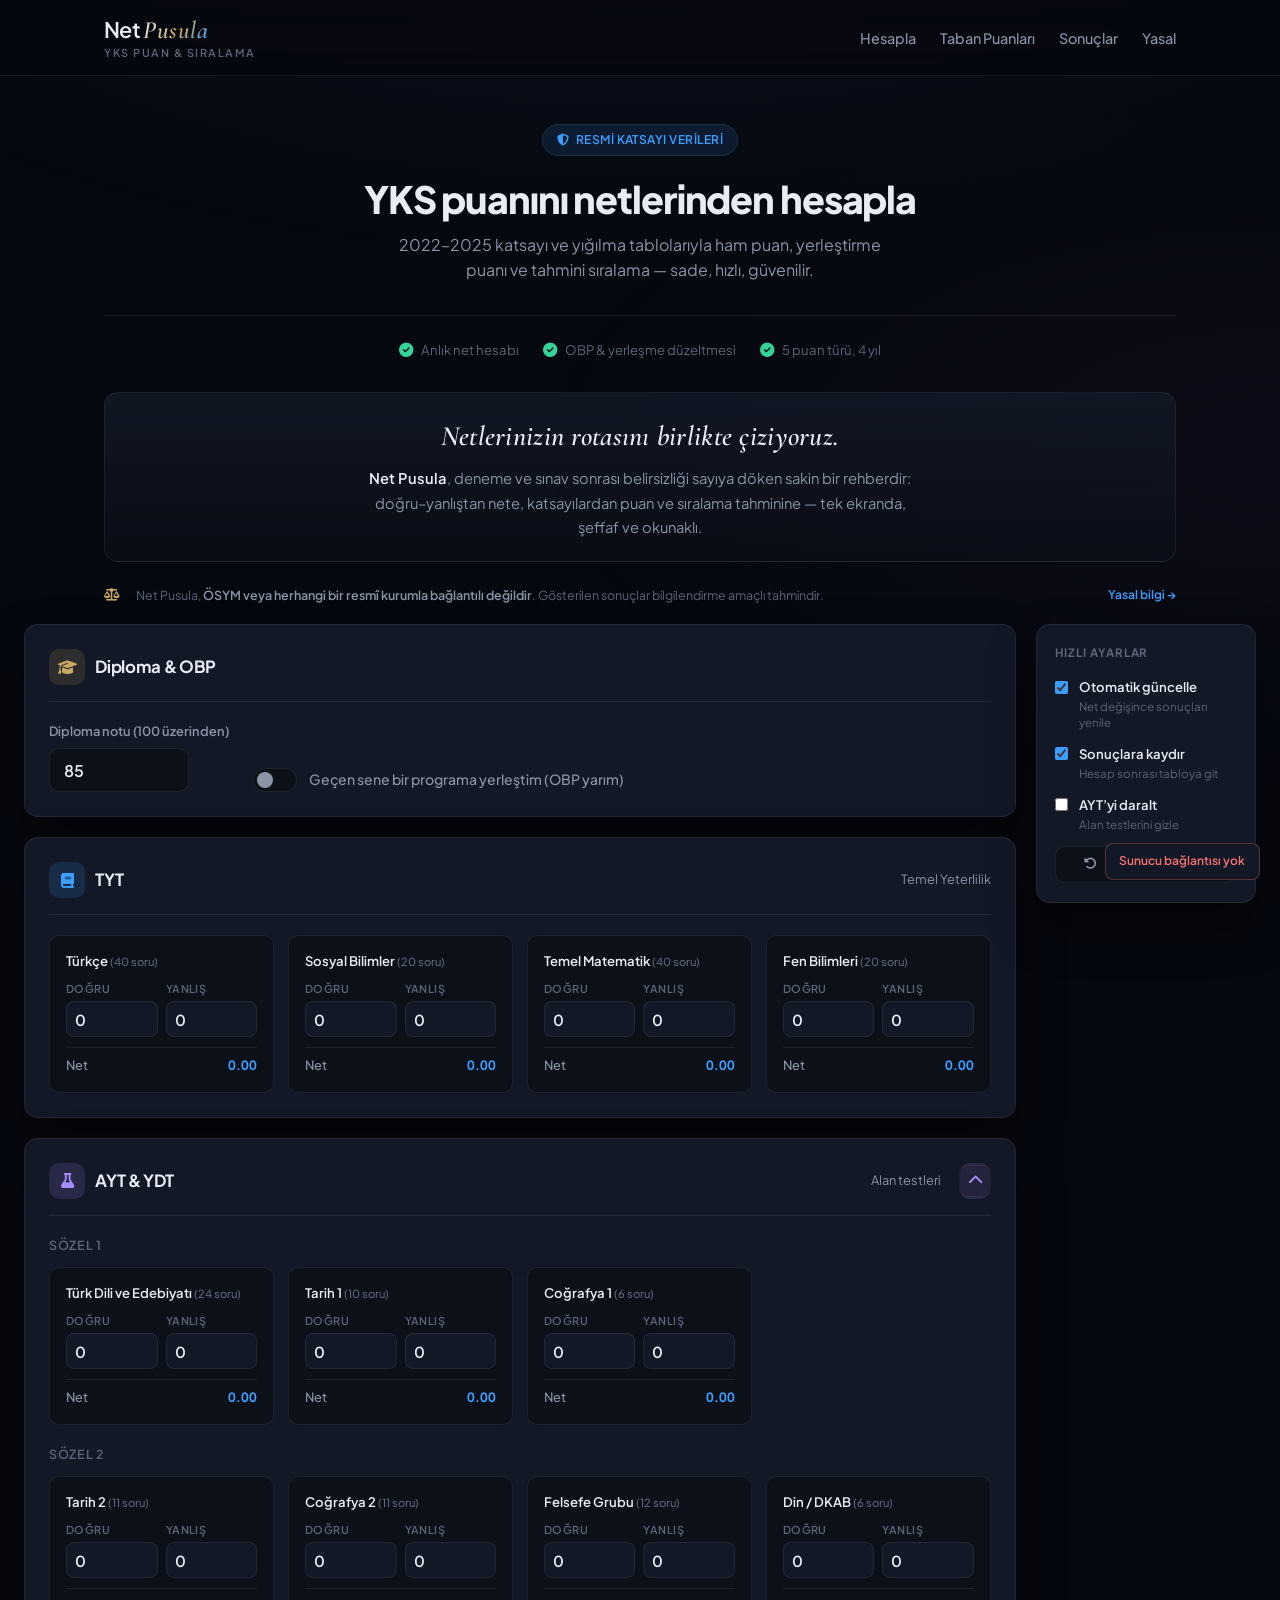
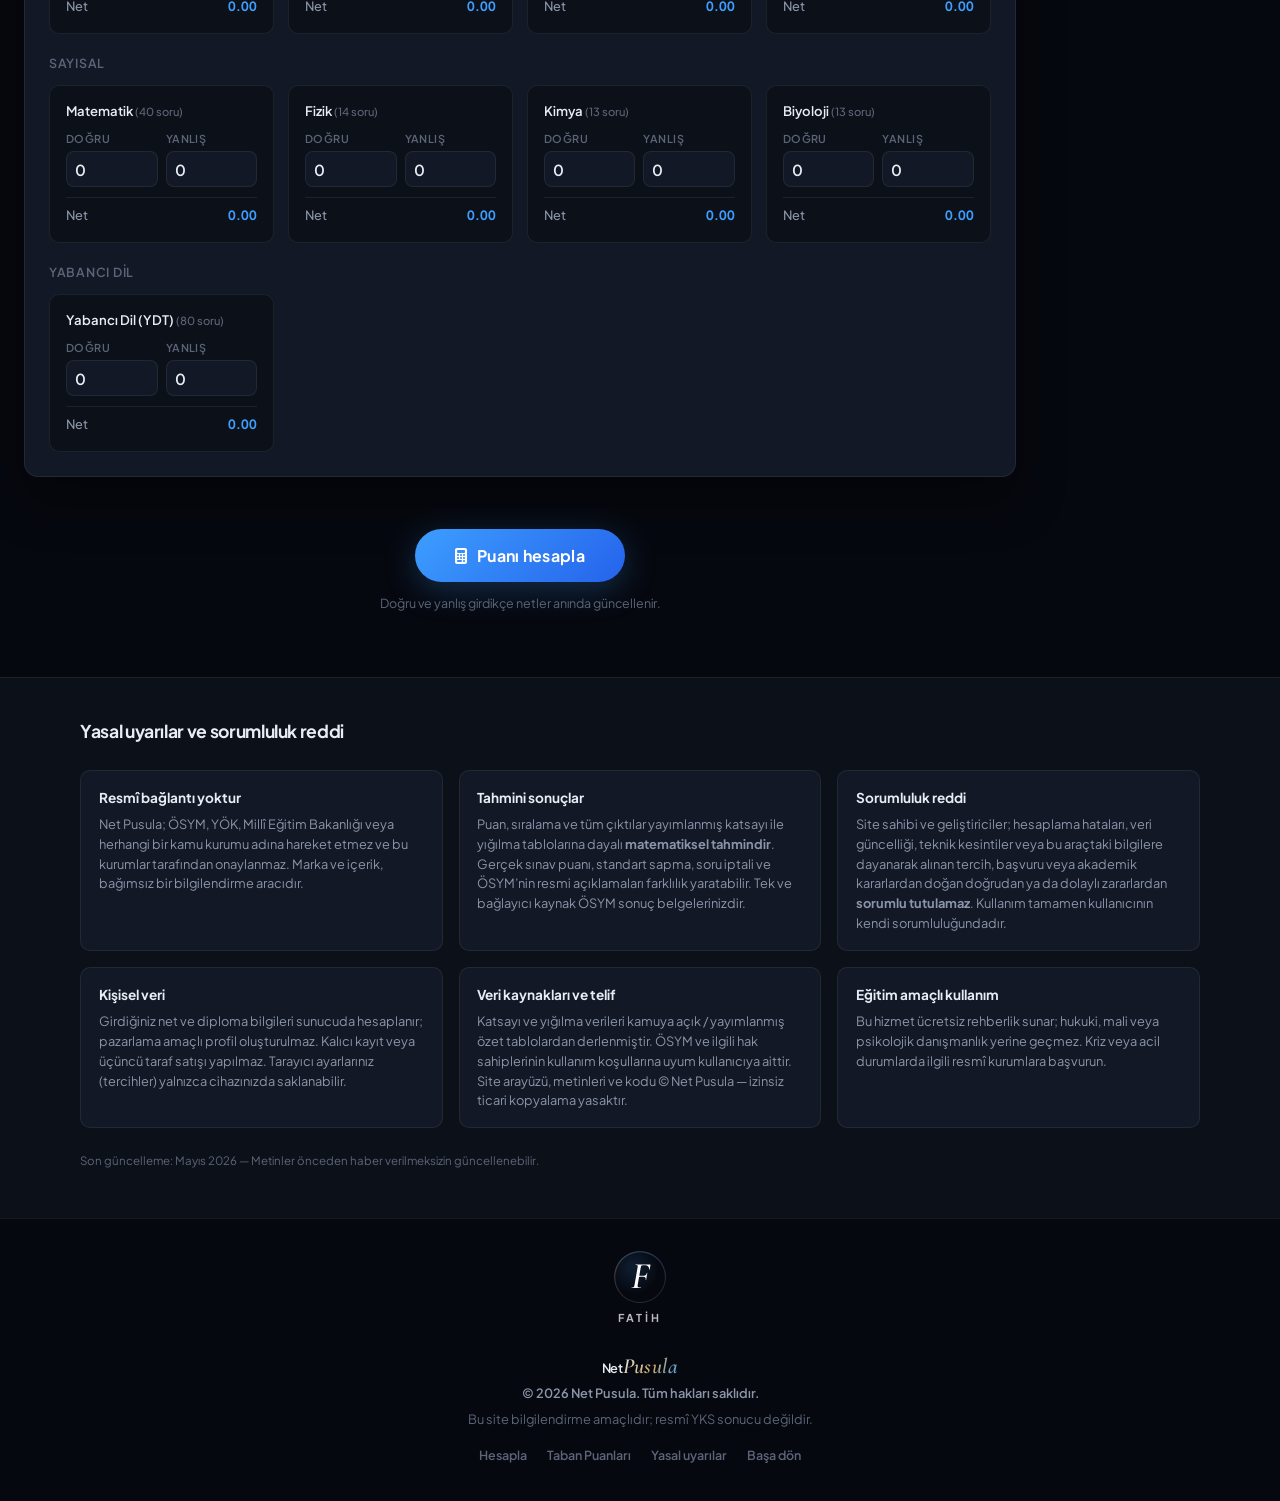
==== commit 3bbc7dec: "Açıklama" ====
--- a/index.html
+++ b/index.html
@@ -196,6 +196,13 @@
     </section>
 
     <footer class="site-footer">
+        <div class="creator-signature" aria-label="Tasarım: Fatih">
+            <div class="signature-f" aria-hidden="true">
+                <span class="signature-f-letter">F</span>
+                <span class="signature-f-ring"></span>
+            </div>
+            <span class="signature-name">Fatih</span>
+        </div>
         <p class="footer-wordmark"><span class="wm-net">Net</span><span class="wm-pusula">Pusula</span></p>
         <p class="footer-copy">© 2026 Net Pusula. Tüm hakları saklıdır.</p>
         <p class="footer-note">Bu site bilgilendirme amaçlıdır; resmî YKS sonucu değildir.</p>
--- a/assets/net-pusula.css
+++ b/assets/net-pusula.css
@@ -814,8 +814,97 @@
     position: relative;
     z-index: 1;
     border-top: 1px solid var(--border);
-    padding: 2rem 1.5rem;
+    padding: 2rem 1.5rem 2.25rem;
     text-align: center;
+}
+
+/* Geliştirici imzası — minimal F */
+.creator-signature {
+    display: inline-flex;
+    flex-direction: column;
+    align-items: center;
+    gap: 0.45rem;
+    margin-bottom: 1.35rem;
+    pointer-events: none;
+    user-select: none;
+}
+
+.signature-f {
+    position: relative;
+    width: 3.25rem;
+    height: 3.25rem;
+    display: grid;
+    place-items: center;
+}
+
+.signature-f-letter {
+    position: relative;
+    z-index: 1;
+    font-family: "Cormorant Garamond", Georgia, serif;
+    font-size: 2.35rem;
+    font-weight: 600;
+    font-style: italic;
+    line-height: 1;
+    color: #ffffff;
+    text-shadow: 0 0 28px rgba(255, 255, 255, 0.18);
+    animation: signature-breathe 5.5s ease-in-out infinite;
+}
+
+.signature-f-ring {
+    position: absolute;
+    inset: 0;
+    border-radius: 50%;
+    border: 1px solid rgba(255, 255, 255, 0.12);
+    background: radial-gradient(circle at 35% 30%, rgba(61, 158, 255, 0.14), transparent 58%);
+    animation: signature-ring 7s ease-in-out infinite;
+}
+
+.signature-f-ring::before {
+    content: "";
+    position: absolute;
+    inset: -1px;
+    border-radius: inherit;
+    background: conic-gradient(
+        from 210deg,
+        transparent 0deg,
+        rgba(201, 169, 98, 0.35) 80deg,
+        rgba(61, 158, 255, 0.4) 160deg,
+        transparent 260deg
+    );
+    opacity: 0.55;
+    mask: radial-gradient(farthest-side, transparent calc(100% - 2px), #000 calc(100% - 1px));
+    -webkit-mask: radial-gradient(farthest-side, transparent calc(100% - 2px), #000 calc(100% - 1px));
+    animation: signature-sweep 9s linear infinite;
+}
+
+.signature-name {
+    font-size: 0.68rem;
+    font-weight: 700;
+    letter-spacing: 0.28em;
+    text-transform: uppercase;
+    color: rgba(255, 255, 255, 0.72);
+}
+
+@keyframes signature-breathe {
+    0%, 100% { opacity: 0.88; transform: scale(1); }
+    50% { opacity: 1; transform: scale(1.04); }
+}
+
+@keyframes signature-ring {
+    0%, 100% { transform: scale(1); opacity: 0.85; }
+    50% { transform: scale(1.06); opacity: 1; }
+}
+
+@keyframes signature-sweep {
+    to { transform: rotate(360deg); }
+}
+
+@media (prefers-reduced-motion: reduce) {
+    .signature-f-letter,
+    .signature-f-ring,
+    .signature-f-ring::before {
+        animation: none;
+    }
 }
 
 .site-footer p {
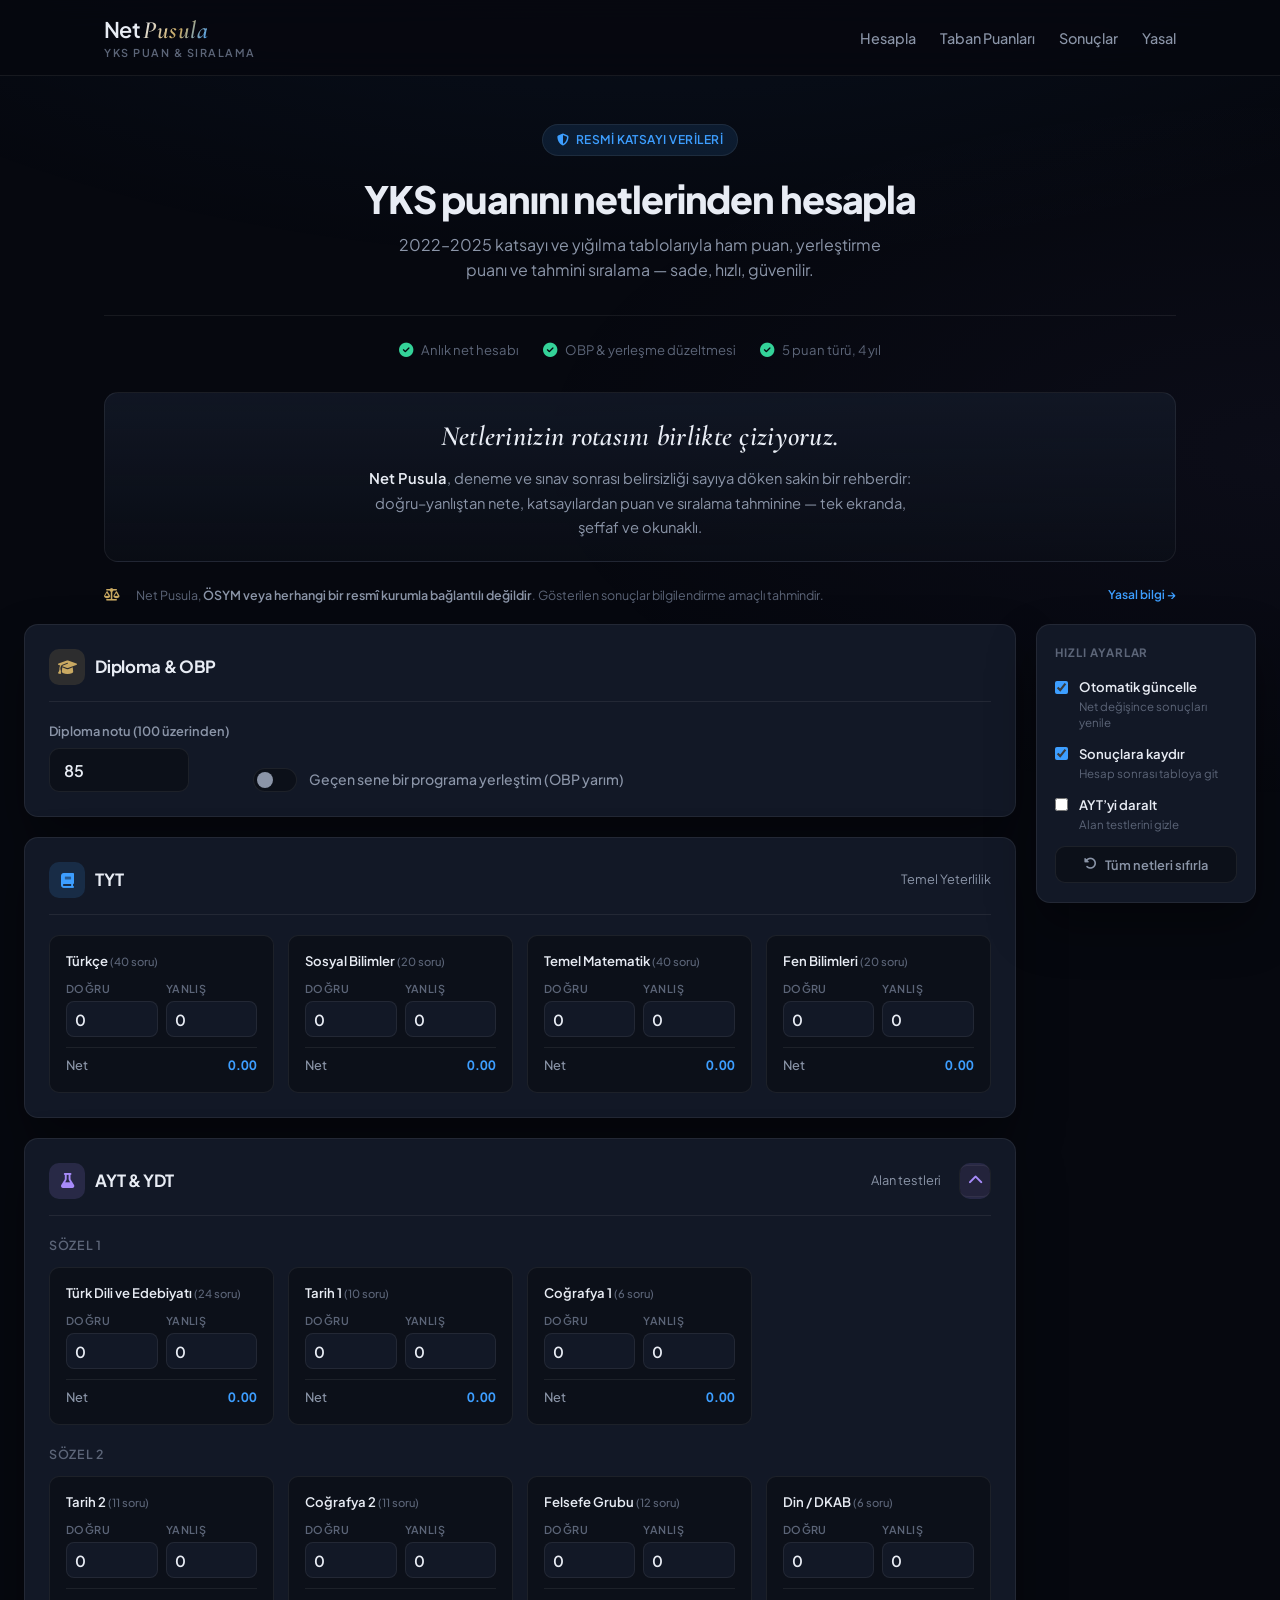
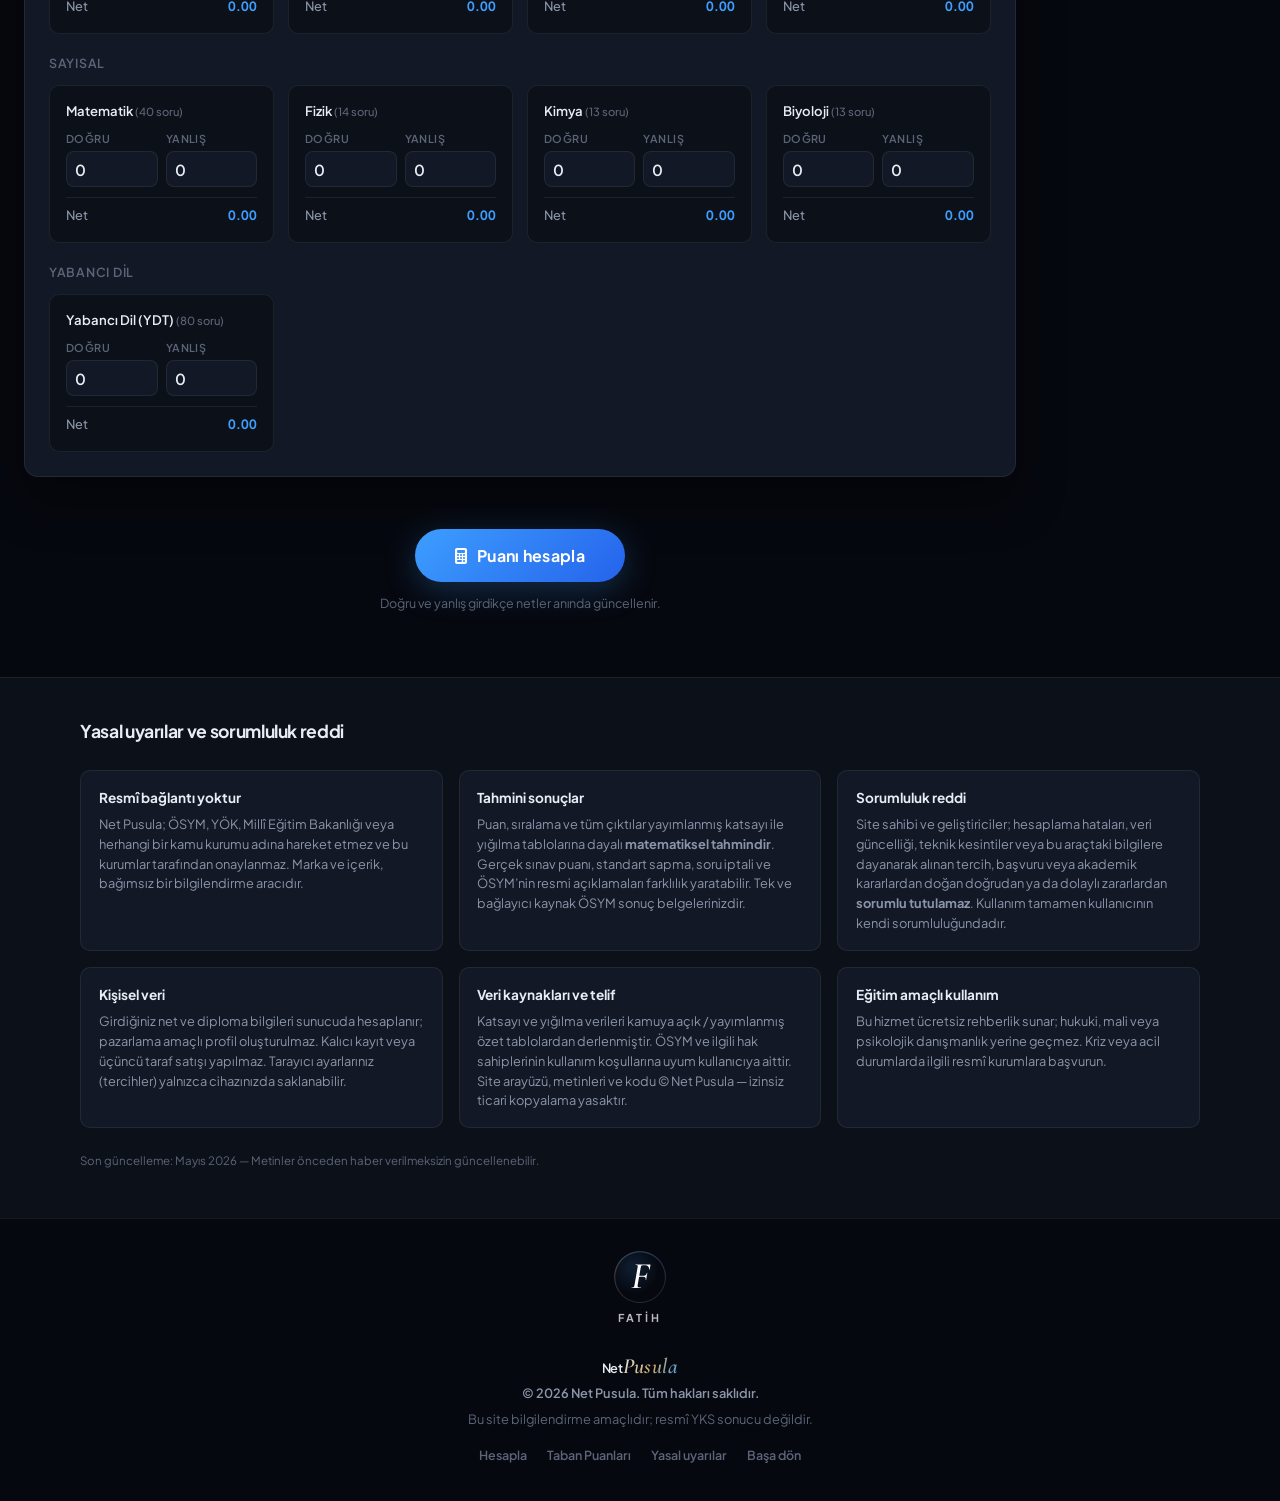
==== commit 0395b67b: "Açıklama" ====
--- a/index.html
+++ b/index.html
@@ -214,8 +214,6 @@
         </nav>
     </footer>
 
-    <div id="apiStatus" class="api-status" role="status" aria-live="polite"></div>
-
     <script>
         const CARD_GROUPS = {
             tytGrid: [
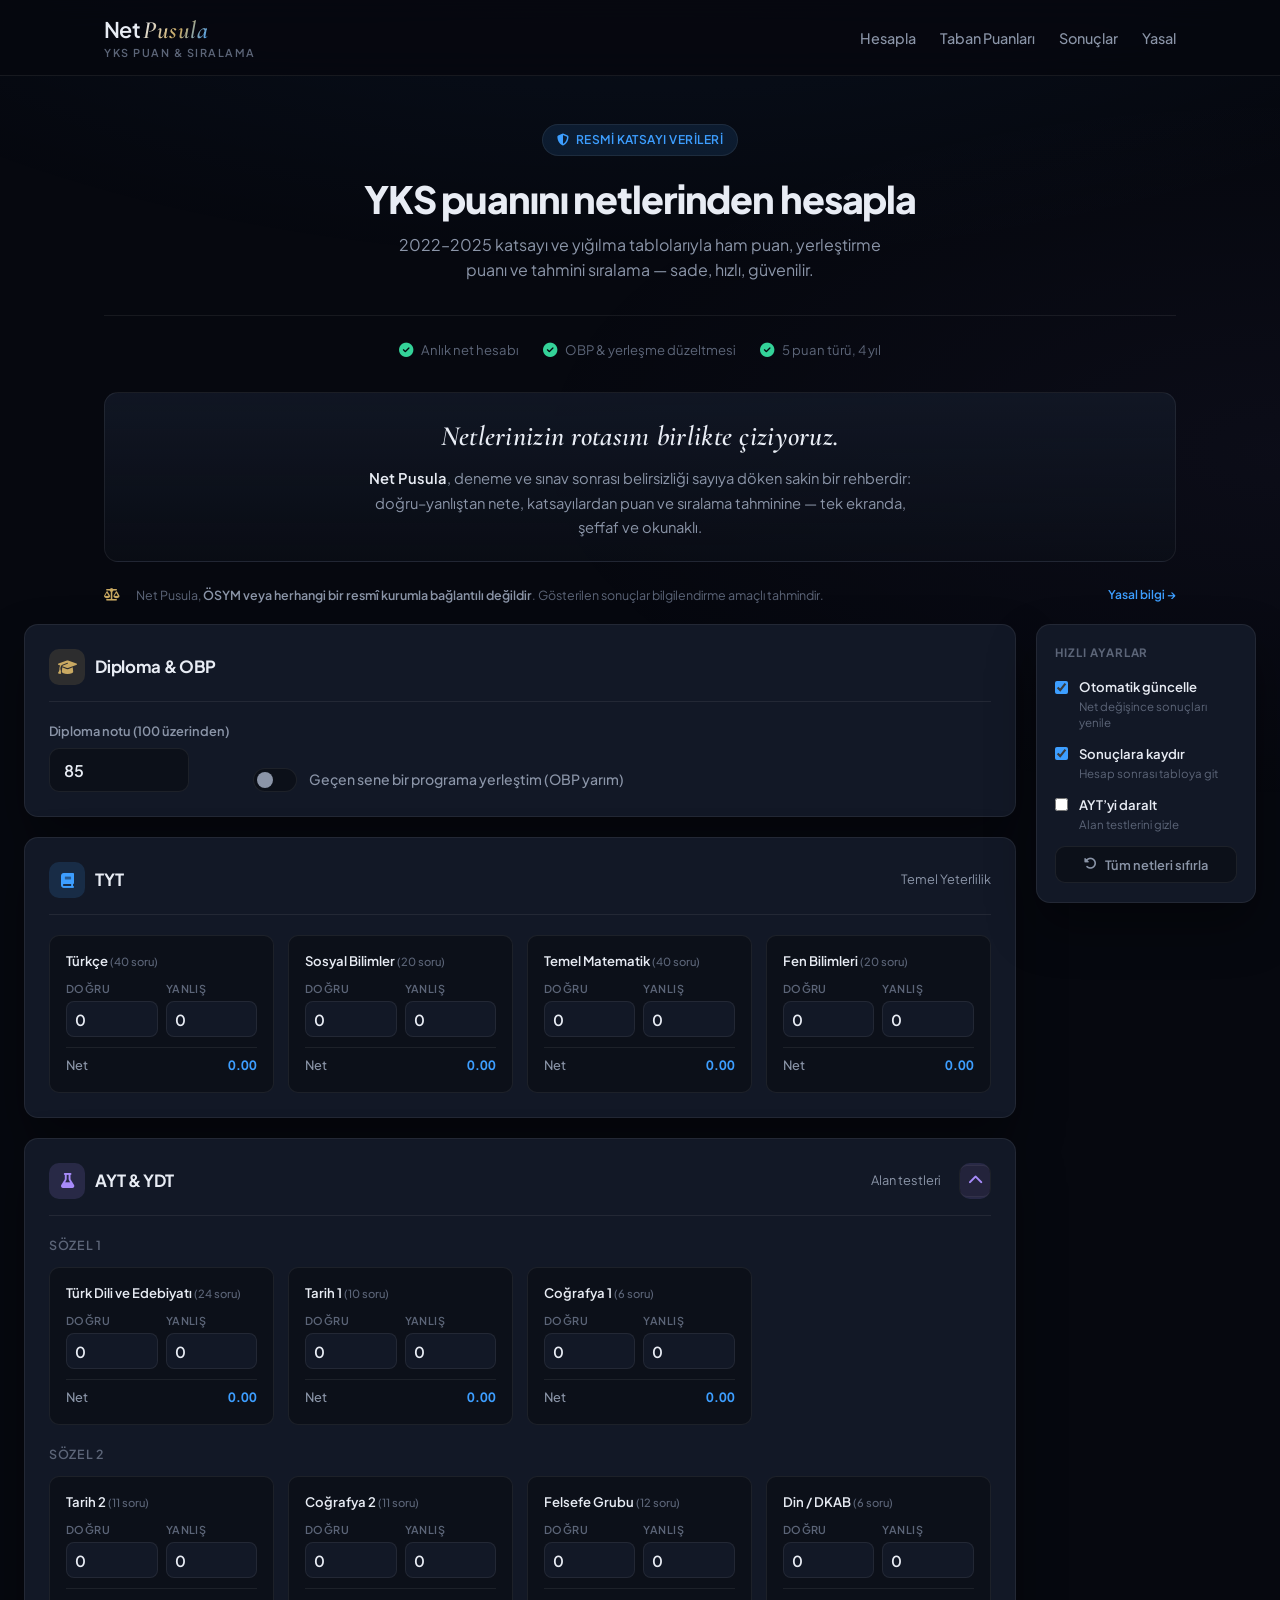
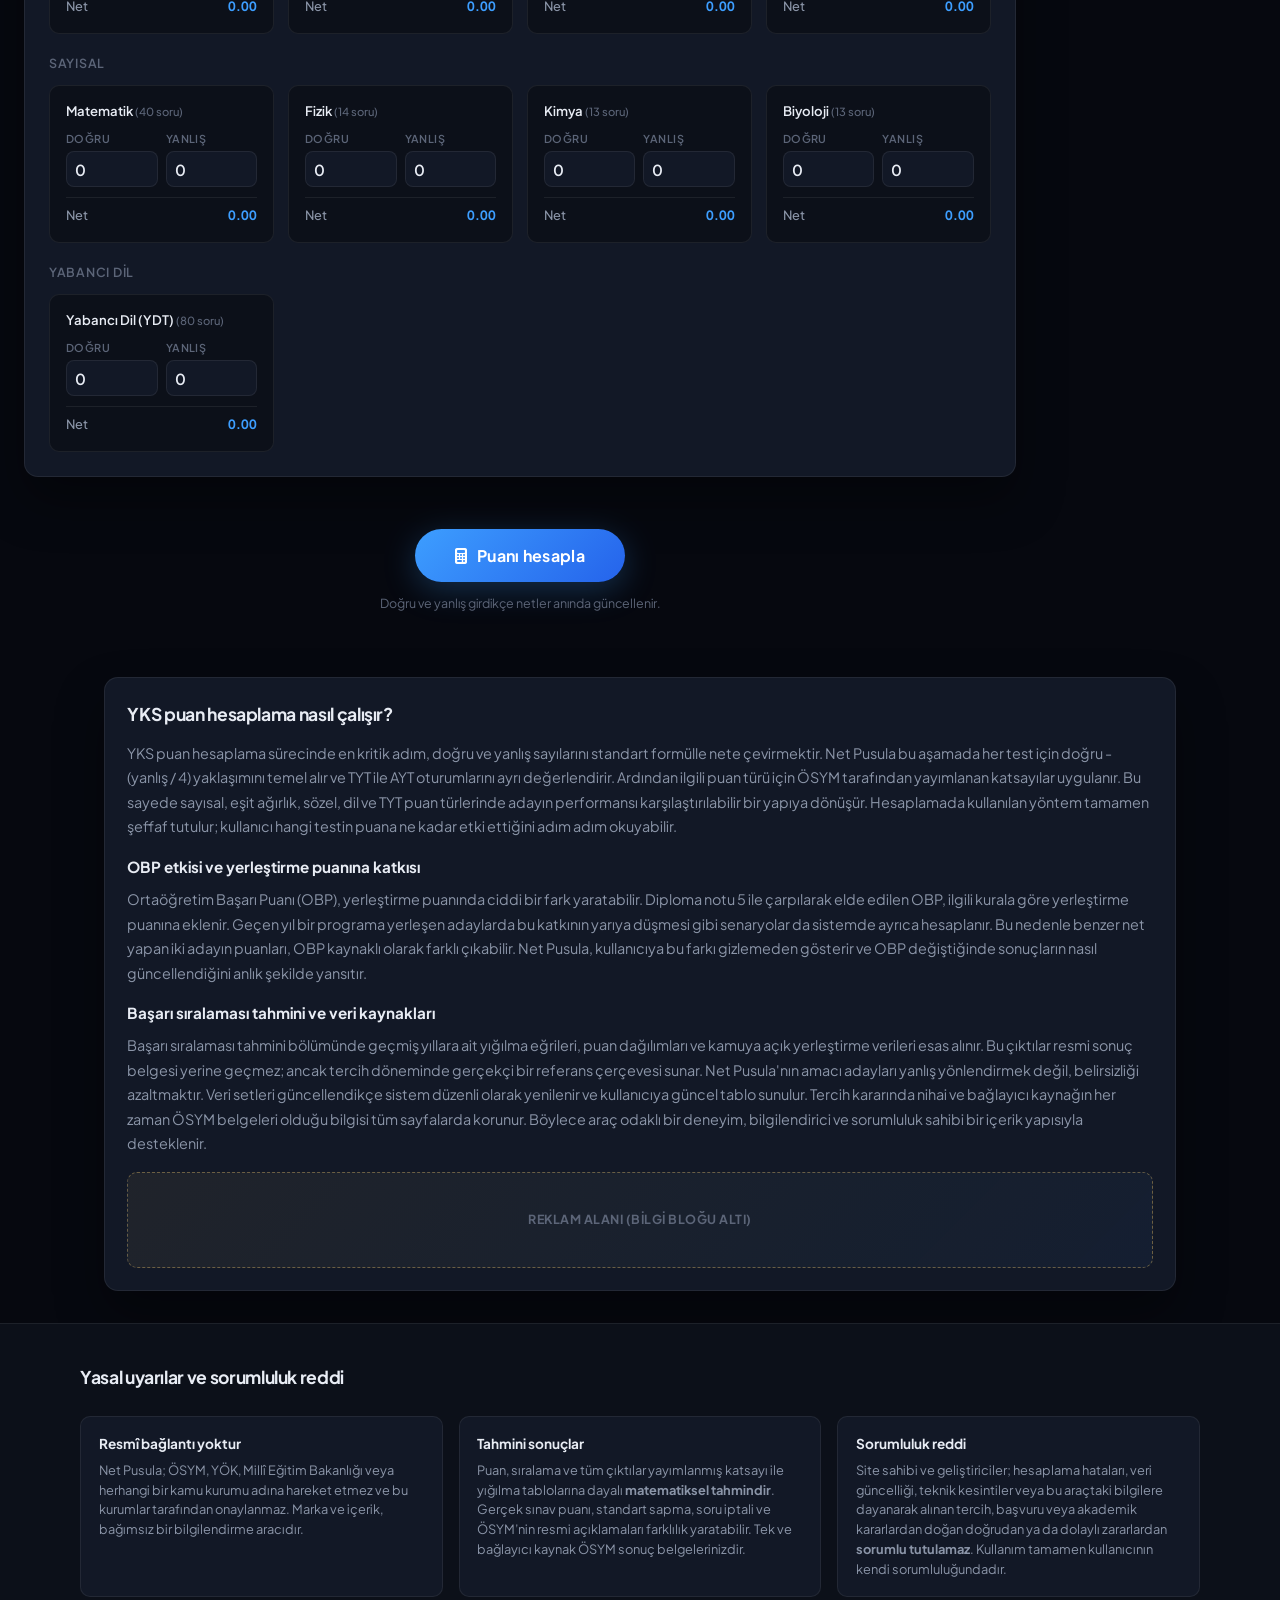
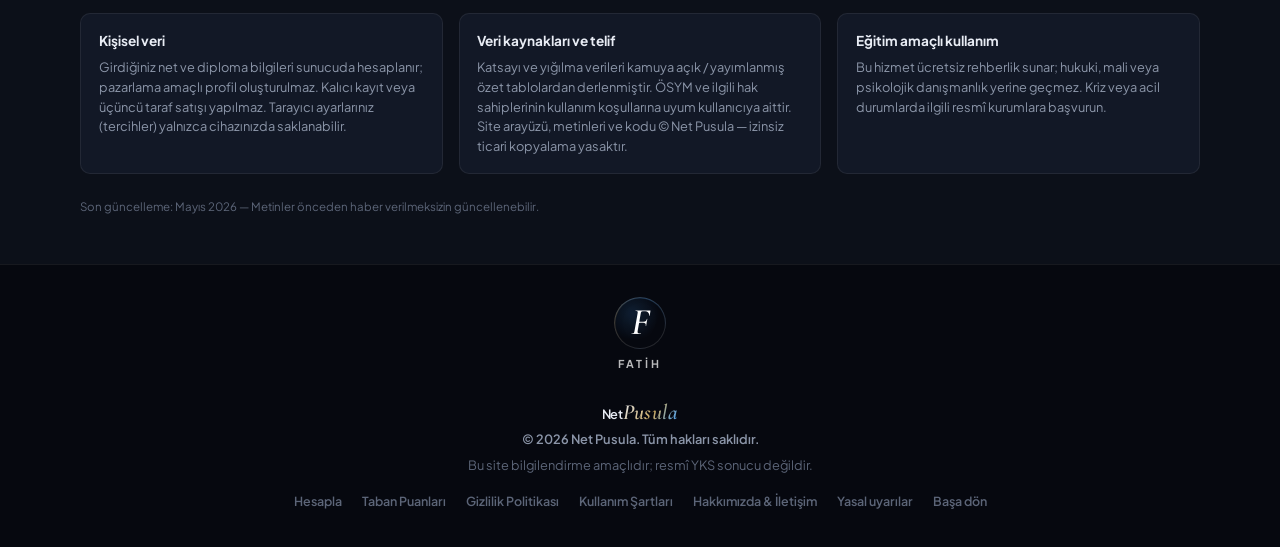
==== commit d3f0ab60: "Ads ve SEO son hali" ====
--- a/index.html
+++ b/index.html
@@ -3,8 +3,23 @@
 <head>
     <meta charset="UTF-8">
     <meta name="viewport" content="width=device-width, initial-scale=1.0">
-    <meta name="description" content="Net Pusula — ÖSYM katsayıları ve yığılma verileriyle YKS puan ve sıralama hesaplama. TYT, AYT, OBP.">
-    <title>Net Pusula — YKS Puan Hesaplama</title>
+    <title>Net Pusula | YKS Puan Hesaplama 2025, OBP Etkisi ve Başarı Sırası Tahmini</title>
+    <meta name="description" content="Net Pusula ile TYT-AYT netlerinden YKS puan hesaplama, OBP etkisi, puan türlerine göre tahmini başarı sırası ve güncel tercih rehberi. 2025 YKS için hızlı, anlaşılır ve güvenilir hesaplama deneyimi.">
+    <meta name="keywords" content="YKS puan hesaplama, 2025 YKS başarı sıralaması, TYT AYT net hesaplama, OBP etkisi, üniversite taban puanları, YKS tercih robotu, Net Pusula">
+    <meta name="robots" content="index, follow, max-image-preview:large, max-snippet:-1, max-video-preview:-1">
+    <meta name="author" content="Net Pusula">
+    <meta name="theme-color" content="#06080f">
+    <link rel="canonical" href="https://netpusula.com.tr/">
+    <meta property="og:type" content="website">
+    <meta property="og:locale" content="tr_TR">
+    <meta property="og:site_name" content="Net Pusula">
+    <meta property="og:title" content="Net Pusula | YKS Puan Hesaplama 2025">
+    <meta property="og:description" content="TYT-AYT netlerine göre puanını hesapla, OBP etkisini gör, tahmini başarı sıralamanı incele.">
+    <meta property="og:url" content="https://netpusula.com.tr/">
+    <meta name="twitter:card" content="summary_large_image">
+    <meta name="twitter:title" content="Net Pusula | YKS Puan Hesaplama 2025">
+    <meta name="twitter:description" content="YKS puan hesaplama, OBP etkisi ve başarı sırası tahmini tek ekranda.">
+    <!-- ADSENSE_AUTO_ADS_PLACEHOLDER -->
     <link rel="icon" href="data:image/svg+xml,<svg xmlns='http://www.w3.org/2000/svg' viewBox='0 0 100 100'><text x='12' y='68' font-family='Georgia,serif' font-size='52' font-style='italic' fill='%23c9a962'>N</text><text x='48' y='68' font-family='system-ui' font-size='44' font-weight='600' fill='%233d9eff'>P</text></svg>">
     <link rel="preconnect" href="https://fonts.googleapis.com">
     <link rel="preconnect" href="https://fonts.gstatic.com" crossorigin>
@@ -127,6 +142,9 @@
                 <a href="#yasal">Ayrıntılı yasal uyarılar</a>
             </div>
             <div id="resultsContainer"></div>
+            <div class="ad-placeholder ad-placeholder-inline" aria-label="Reklam alanı">
+                <span>Reklam Alanı (Sonuçlar Altı)</span>
+            </div>
         </section>
     </main>
         </div>
@@ -162,6 +180,37 @@
         </aside>
     </div>
 
+    <section class="seo-info-block" id="yks-rehber" aria-labelledby="yks-rehber-heading">
+        <div class="seo-info-inner">
+            <h2 id="yks-rehber-heading">YKS puan hesaplama nasıl çalışır?</h2>
+            <p>
+                YKS puan hesaplama sürecinde en kritik adım, doğru ve yanlış sayılarını standart formülle nete çevirmektir. Net Pusula bu aşamada
+                her test için doğru - (yanlış / 4) yaklaşımını temel alır ve TYT ile AYT oturumlarını ayrı değerlendirir. Ardından ilgili puan türü
+                için ÖSYM tarafından yayımlanan katsayılar uygulanır. Bu sayede sayısal, eşit ağırlık, sözel, dil ve TYT puan türlerinde adayın
+                performansı karşılaştırılabilir bir yapıya dönüşür. Hesaplamada kullanılan yöntem tamamen şeffaf tutulur; kullanıcı hangi testin
+                puana ne kadar etki ettiğini adım adım okuyabilir.
+            </p>
+            <h3>OBP etkisi ve yerleştirme puanına katkısı</h3>
+            <p>
+                Ortaöğretim Başarı Puanı (OBP), yerleştirme puanında ciddi bir fark yaratabilir. Diploma notu 5 ile çarpılarak elde edilen OBP,
+                ilgili kurala göre yerleştirme puanına eklenir. Geçen yıl bir programa yerleşen adaylarda bu katkının yarıya düşmesi gibi senaryolar
+                da sistemde ayrıca hesaplanır. Bu nedenle benzer net yapan iki adayın puanları, OBP kaynaklı olarak farklı çıkabilir. Net Pusula,
+                kullanıcıya bu farkı gizlemeden gösterir ve OBP değiştiğinde sonuçların nasıl güncellendiğini anlık şekilde yansıtır.
+            </p>
+            <h3>Başarı sıralaması tahmini ve veri kaynakları</h3>
+            <p>
+                Başarı sıralaması tahmini bölümünde geçmiş yıllara ait yığılma eğrileri, puan dağılımları ve kamuya açık yerleştirme verileri esas
+                alınır. Bu çıktılar resmi sonuç belgesi yerine geçmez; ancak tercih döneminde gerçekçi bir referans çerçevesi sunar. Net Pusula'nın
+                amacı adayları yanlış yönlendirmek değil, belirsizliği azaltmaktır. Veri setleri güncellendikçe sistem düzenli olarak yenilenir ve
+                kullanıcıya güncel tablo sunulur. Tercih kararında nihai ve bağlayıcı kaynağın her zaman ÖSYM belgeleri olduğu bilgisi tüm sayfalarda
+                korunur. Böylece araç odaklı bir deneyim, bilgilendirici ve sorumluluk sahibi bir içerik yapısıyla desteklenir.
+            </p>
+            <div class="ad-placeholder ad-placeholder-inline" aria-label="Reklam alanı">
+                <span>Reklam Alanı (Bilgi Bloğu Altı)</span>
+            </div>
+        </div>
+    </section>
+
     <section class="legal-panel" id="yasal" aria-labelledby="legal-heading">
         <div class="legal-panel-inner">
             <h2 id="legal-heading">Yasal uyarılar ve sorumluluk reddi</h2>
@@ -209,6 +258,9 @@
         <nav class="footer-links" aria-label="Alt bilgi">
             <a href="#hesapla">Hesapla</a>
             <a href="taban-puanlari.html">Taban Puanları</a>
+            <a href="gizlilik-politikasi.html">Gizlilik Politikası</a>
+            <a href="kullanim-sartlari.html">Kullanım Şartları</a>
+            <a href="hakkimizda-iletisim.html">Hakkımızda & İletişim</a>
             <a href="#yasal">Yasal uyarılar</a>
             <a href="#">Başa dön</a>
         </nav>
--- a/assets/net-pusula.css
+++ b/assets/net-pusula.css
@@ -765,6 +765,66 @@
     padding: 2.5rem 1.5rem 3rem;
 }
 
+/* SEO bilgi bloğu */
+.seo-info-block {
+    position: relative;
+    z-index: 1;
+    max-width: var(--max);
+    margin: 0 auto 2rem;
+    padding: 0 1.5rem;
+}
+
+.seo-info-inner {
+    border: 1px solid var(--border);
+    border-radius: var(--radius);
+    background: var(--surface);
+    box-shadow: var(--shadow);
+    padding: 1.4rem;
+}
+
+.seo-info-inner h2 {
+    font-size: 1.1rem;
+    letter-spacing: -0.02em;
+    margin-bottom: 0.8rem;
+}
+
+.seo-info-inner h3 {
+    font-size: 0.95rem;
+    color: var(--text);
+    margin: 1rem 0 0.55rem;
+}
+
+.seo-info-inner p {
+    color: var(--text-muted);
+    font-size: 0.9rem;
+    line-height: 1.7;
+}
+
+/* AdSense yer tutucuları */
+.ad-placeholder {
+    border: 1px dashed rgba(201, 169, 98, 0.45);
+    border-radius: var(--radius-sm);
+    background: linear-gradient(135deg, rgba(201, 169, 98, 0.08), rgba(61, 158, 255, 0.05));
+    min-height: 96px;
+    display: flex;
+    align-items: center;
+    justify-content: center;
+    text-align: center;
+    padding: 0.9rem;
+}
+
+.ad-placeholder span {
+    font-size: 0.78rem;
+    font-weight: 700;
+    letter-spacing: 0.04em;
+    text-transform: uppercase;
+    color: var(--text-dim);
+}
+
+.ad-placeholder-inline {
+    margin-top: 1rem;
+}
+
 .legal-panel-inner {
     max-width: var(--max);
     margin: 0 auto;
@@ -1010,4 +1070,5 @@
     .settings-card { grid-template-columns: 1fr; }
     .legal-strip { flex-direction: column; align-items: flex-start; }
     .api-status { bottom: 5rem; }
-}
+    .seo-info-inner { padding: 1.1rem; }
+}
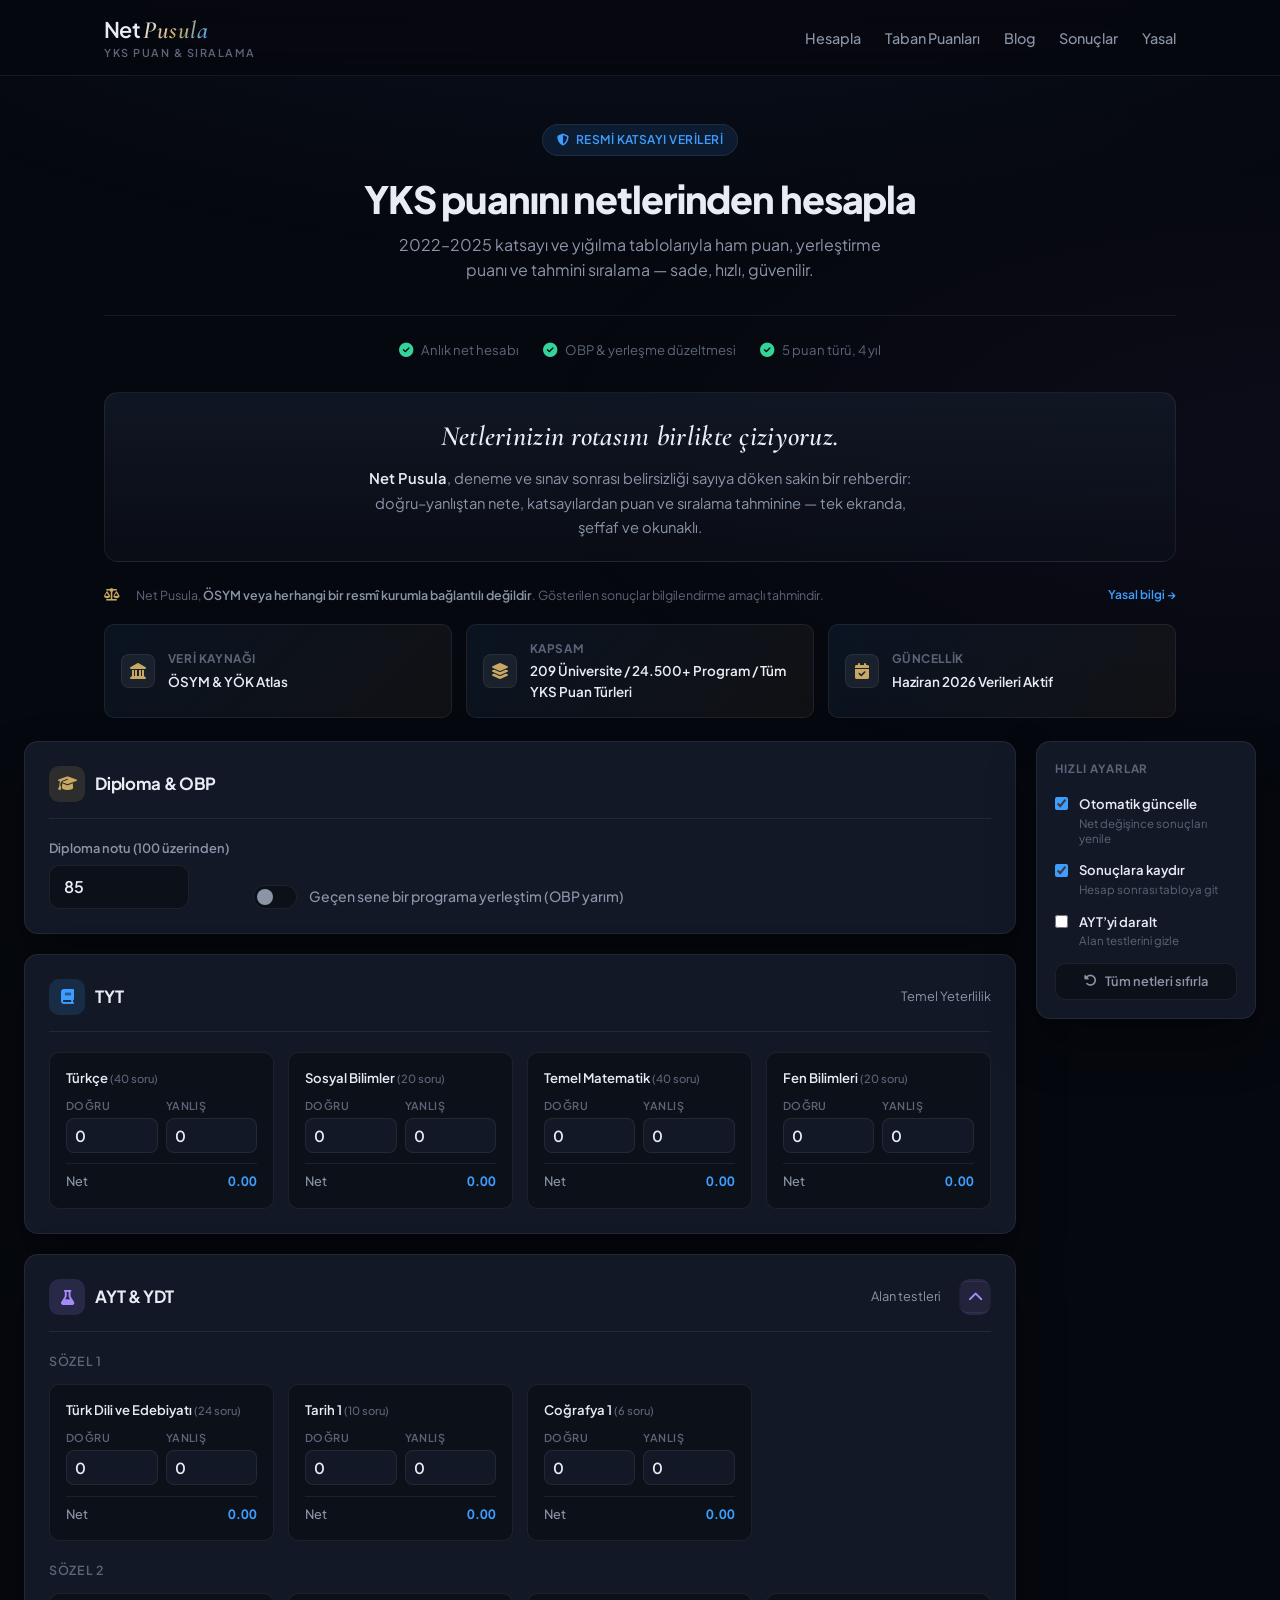
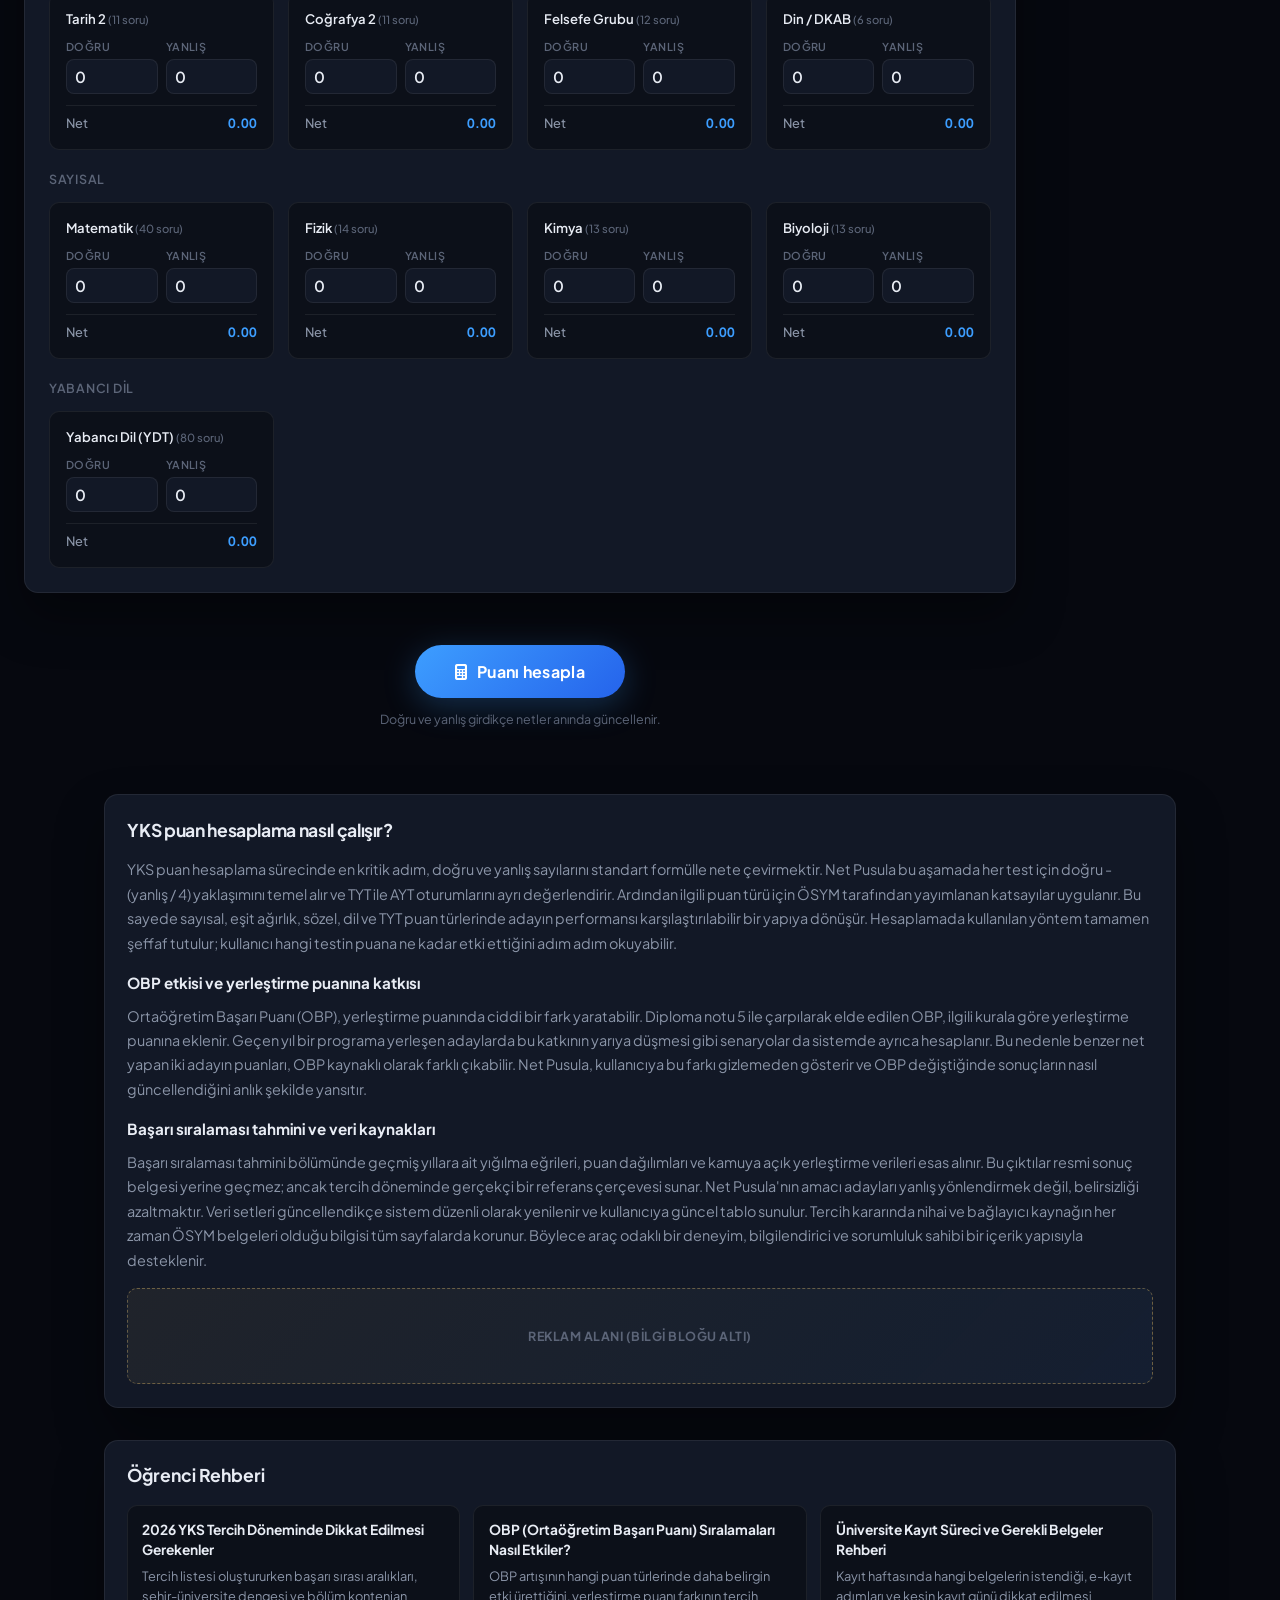
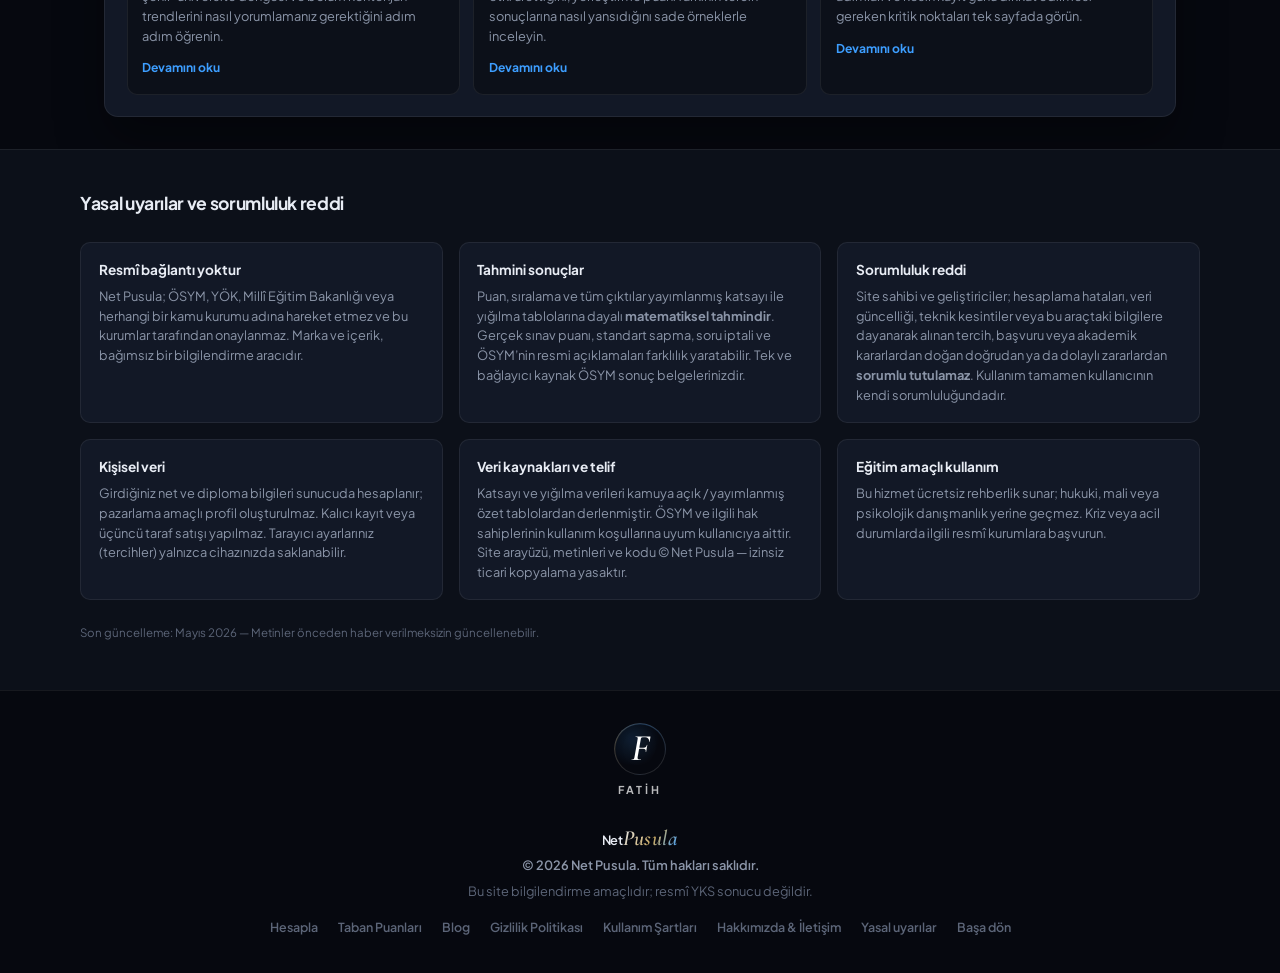
==== commit ced7abca: "AdSense altyapisi, sayac paneli ve akilli paylas butonu eklendi" ====
--- a/index.html
+++ b/index.html
@@ -39,6 +39,7 @@
             <nav class="nav-links" aria-label="Ana menü">
                 <a href="#hesapla">Hesapla</a>
                 <a href="taban-puanlari.html">Taban Puanları</a>
+                <a href="blog.html">Blog</a>
                 <a href="#sonuclar">Sonuçlar</a>
                 <a href="#yasal">Yasal</a>
             </nav>
@@ -71,6 +72,30 @@
         <p>Net Pusula, <strong>ÖSYM veya herhangi bir resmî kurumla bağlantılı değildir</strong>. Gösterilen sonuçlar bilgilendirme amaçlı tahmindir.</p>
         <a href="#yasal" class="legal-strip-link">Yasal bilgi →</a>
     </div>
+
+    <section class="stats-section" aria-label="Net Pusula veri özeti">
+        <article class="stats-card">
+            <div class="stats-icon"><i class="fas fa-landmark" aria-hidden="true"></i></div>
+            <div>
+                <h3>Veri Kaynağı</h3>
+                <p>ÖSYM &amp; YÖK Atlas</p>
+            </div>
+        </article>
+        <article class="stats-card">
+            <div class="stats-icon"><i class="fas fa-layer-group" aria-hidden="true"></i></div>
+            <div>
+                <h3>Kapsam</h3>
+                <p>209 Üniversite / 24.500+ Program / Tüm YKS Puan Türleri</p>
+            </div>
+        </article>
+        <article class="stats-card">
+            <div class="stats-icon"><i class="fas fa-calendar-check" aria-hidden="true"></i></div>
+            <div>
+                <h3>Güncellik</h3>
+                <p>Haziran 2026 Verileri Aktif</p>
+            </div>
+        </article>
+    </section>
 
     <div class="content-layout">
         <div class="main-column">
@@ -141,7 +166,15 @@
                 Bu tablo <strong>tahmini</strong> değerler içerir; bağlayıcı değildir. Tercih ve başvuru kararlarınızda yalnızca ÖSYM’nin resmi sonuç belgelerini esas alın.
                 <a href="#yasal">Ayrıntılı yasal uyarılar</a>
             </div>
+            <div id="sharedResultNotice" class="shared-result-notice" hidden>
+                Bir arkadaşınızın YKS tahminidir. Kendi puanınızı hesaplamak için aşağıdaki formu güncelleyebilirsiniz.
+            </div>
             <div id="resultsContainer"></div>
+            <div class="result-actions">
+                <button type="button" id="shareResultBtn" class="btn-secondary share-result-btn">
+                    <i class="fas fa-share-nodes"></i> Sonucu Paylaş
+                </button>
+            </div>
             <div class="ad-placeholder ad-placeholder-inline" aria-label="Reklam alanı">
                 <span>Reklam Alanı (Sonuçlar Altı)</span>
             </div>
@@ -211,6 +244,29 @@
         </div>
     </section>
 
+    <section class="student-guide-preview" aria-labelledby="ogrenci-rehberi-heading">
+        <div class="student-guide-inner">
+            <h2 id="ogrenci-rehberi-heading">Öğrenci Rehberi</h2>
+            <div class="student-guide-grid">
+                <article class="student-guide-card">
+                    <h3>2026 YKS Tercih Döneminde Dikkat Edilmesi Gerekenler</h3>
+                    <p>Tercih listesi oluştururken başarı sırası aralıkları, şehir-üniversite dengesi ve bölüm kontenjan trendlerini nasıl yorumlamanız gerektiğini adım adım öğrenin.</p>
+                    <a href="blog.html#yks-tercih-2026">Devamını oku</a>
+                </article>
+                <article class="student-guide-card">
+                    <h3>OBP (Ortaöğretim Başarı Puanı) Sıralamaları Nasıl Etkiler?</h3>
+                    <p>OBP artışının hangi puan türlerinde daha belirgin etki ürettiğini, yerleştirme puanı farkının tercih sonuçlarına nasıl yansıdığını sade örneklerle inceleyin.</p>
+                    <a href="blog.html#obp-etkisi">Devamını oku</a>
+                </article>
+                <article class="student-guide-card">
+                    <h3>Üniversite Kayıt Süreci ve Gerekli Belgeler Rehberi</h3>
+                    <p>Kayıt haftasında hangi belgelerin istendiği, e-kayıt adımları ve kesin kayıt günü dikkat edilmesi gereken kritik noktaları tek sayfada görün.</p>
+                    <a href="blog.html#kayit-sureci">Devamını oku</a>
+                </article>
+            </div>
+        </div>
+    </section>
+
     <section class="legal-panel" id="yasal" aria-labelledby="legal-heading">
         <div class="legal-panel-inner">
             <h2 id="legal-heading">Yasal uyarılar ve sorumluluk reddi</h2>
@@ -258,6 +314,7 @@
         <nav class="footer-links" aria-label="Alt bilgi">
             <a href="#hesapla">Hesapla</a>
             <a href="taban-puanlari.html">Taban Puanları</a>
+            <a href="blog.html">Blog</a>
             <a href="gizlilik-politikasi.html">Gizlilik Politikası</a>
             <a href="kullanim-sartlari.html">Kullanım Şartları</a>
             <a href="hakkimizda-iletisim.html">Hakkımızda & İletişim</a>
@@ -265,6 +322,7 @@
             <a href="#">Başa dön</a>
         </nav>
     </footer>
+    <div id="globalToast" class="api-status" role="status" aria-live="polite"></div>
 
     <script>
         const CARD_GROUPS = {
--- a/assets/net-pusula.css
+++ b/assets/net-pusula.css
@@ -273,6 +273,63 @@
 
 .legal-strip-link:hover { text-decoration: underline; }
 
+/* Bilgi ve sayaç paneli */
+.stats-section {
+    position: relative;
+    z-index: 1;
+    max-width: var(--max);
+    margin: 0 auto 1.4rem;
+    padding: 0 1.5rem;
+    display: grid;
+    grid-template-columns: repeat(3, minmax(0, 1fr));
+    gap: 0.85rem;
+}
+
+.stats-card {
+    display: flex;
+    align-items: center;
+    gap: 0.8rem;
+    border: 1px solid var(--border);
+    border-radius: var(--radius-sm);
+    background: linear-gradient(135deg, rgba(61, 158, 255, 0.08), rgba(201, 169, 98, 0.06));
+    padding: 0.9rem 1rem;
+    animation: stats-breathe 7s ease-in-out infinite;
+}
+
+.stats-card:nth-child(2) { animation-delay: 0.8s; }
+.stats-card:nth-child(3) { animation-delay: 1.4s; }
+
+.stats-icon {
+    width: 34px;
+    height: 34px;
+    border-radius: 8px;
+    background: rgba(255, 255, 255, 0.06);
+    border: 1px solid var(--border);
+    color: var(--gold);
+    display: grid;
+    place-items: center;
+    flex-shrink: 0;
+}
+
+.stats-card h3 {
+    font-size: 0.74rem;
+    letter-spacing: 0.05em;
+    text-transform: uppercase;
+    color: var(--text-dim);
+    margin-bottom: 0.2rem;
+}
+
+.stats-card p {
+    font-size: 0.84rem;
+    color: var(--text);
+    font-weight: 600;
+}
+
+@keyframes stats-breathe {
+    0%, 100% { transform: translateY(0); border-color: var(--border); }
+    50% { transform: translateY(-2px); border-color: rgba(61, 158, 255, 0.35); }
+}
+
 /* İki sütun: hesap + yan ayarlar */
 .content-layout {
     position: relative;
@@ -676,6 +733,27 @@
     font-weight: 600;
 }
 
+.shared-result-notice {
+    border: 1px solid rgba(61, 158, 255, 0.35);
+    background: rgba(61, 158, 255, 0.1);
+    color: var(--text-muted);
+    border-radius: var(--radius-sm);
+    padding: 0.8rem 0.95rem;
+    font-size: 0.82rem;
+    margin-bottom: 0.95rem;
+}
+
+.result-actions {
+    display: flex;
+    justify-content: flex-end;
+    margin-top: 0.9rem;
+}
+
+.share-result-btn {
+    width: auto;
+    min-width: 180px;
+}
+
 /* Yan ayarlar */
 .settings-rail {
     position: sticky;
@@ -823,6 +901,58 @@
 
 .ad-placeholder-inline {
     margin-top: 1rem;
+}
+
+.student-guide-preview {
+    position: relative;
+    z-index: 1;
+    max-width: var(--max);
+    margin: 0 auto 2rem;
+    padding: 0 1.5rem;
+}
+
+.student-guide-inner {
+    border: 1px solid var(--border);
+    border-radius: var(--radius);
+    background: var(--surface);
+    box-shadow: var(--shadow);
+    padding: 1.35rem;
+}
+
+.student-guide-inner h2 {
+    font-size: 1.1rem;
+    margin-bottom: 0.95rem;
+}
+
+.student-guide-grid {
+    display: grid;
+    grid-template-columns: repeat(3, minmax(0, 1fr));
+    gap: 0.85rem;
+}
+
+.student-guide-card {
+    border: 1px solid var(--border);
+    border-radius: var(--radius-sm);
+    padding: 0.9rem;
+    background: var(--bg-elevated);
+}
+
+.student-guide-card h3 {
+    font-size: 0.86rem;
+    line-height: 1.45;
+    margin-bottom: 0.45rem;
+}
+
+.student-guide-card p {
+    font-size: 0.8rem;
+    color: var(--text-muted);
+    line-height: 1.55;
+    margin-bottom: 0.5rem;
+}
+
+.student-guide-card a {
+    font-size: 0.76rem;
+    font-weight: 700;
 }
 
 .legal-panel-inner {
@@ -1034,6 +1164,7 @@
 .api-status.err { border-color: rgba(248, 113, 113, 0.3); color: #f87171; }
 
 @media (max-width: 960px) {
+    .stats-section { grid-template-columns: 1fr; }
     .content-layout {
         grid-template-columns: 1fr;
         max-width: var(--max);
@@ -1059,10 +1190,14 @@
     #resetAllBtn {
         grid-column: 1 / -1;
     }
+
+    .student-guide-grid {
+        grid-template-columns: 1fr;
+    }
 }
 
 @media (max-width: 640px) {
-    .nav-links a:not([href="#hesapla"]):not([href="index.html#hesapla"]):not([href="taban-puanlari.html"]) { display: none; }
+    .nav-links a:not([href="#hesapla"]):not([href="index.html#hesapla"]):not([href="taban-puanlari.html"]):not([href="blog.html"]) { display: none; }
     .nav-links a[href="#yasal"] { display: inline; }
     .hero { padding-top: 2rem; }
     .panel { padding: 1.15rem; }
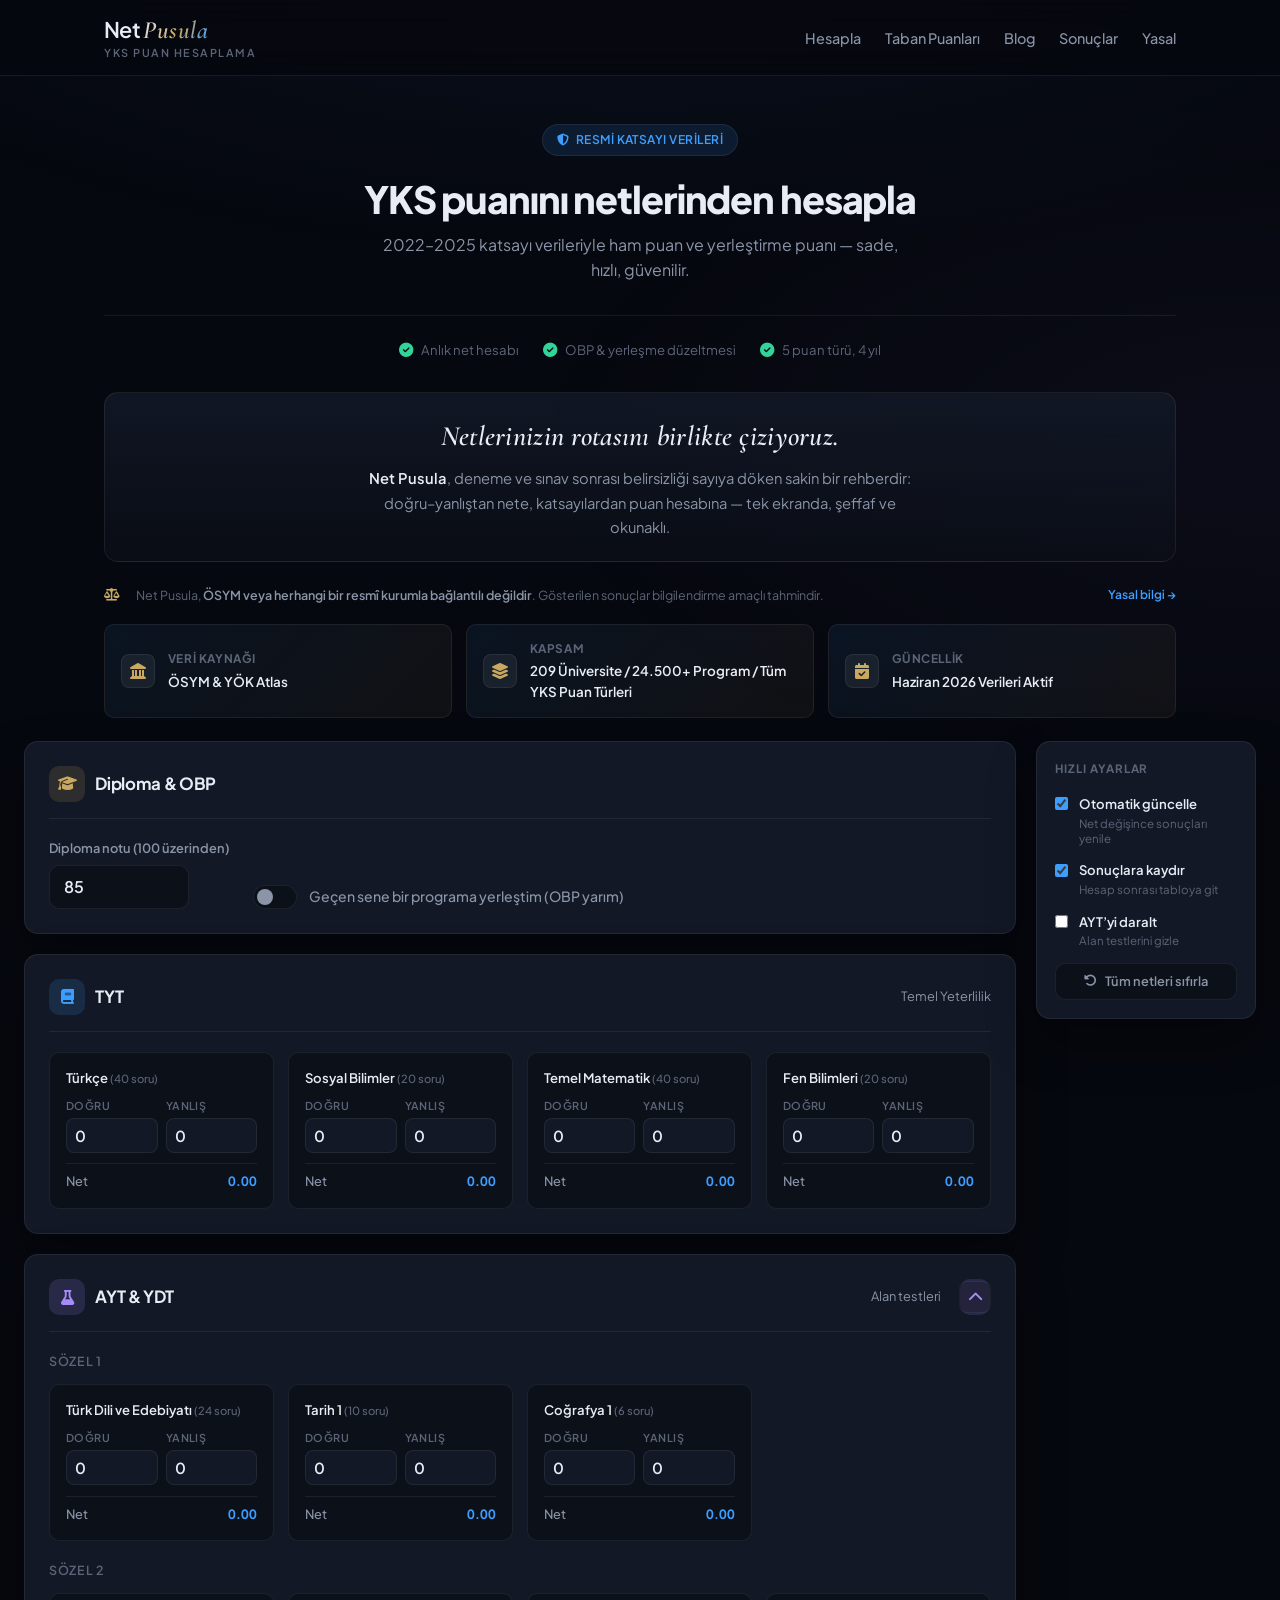
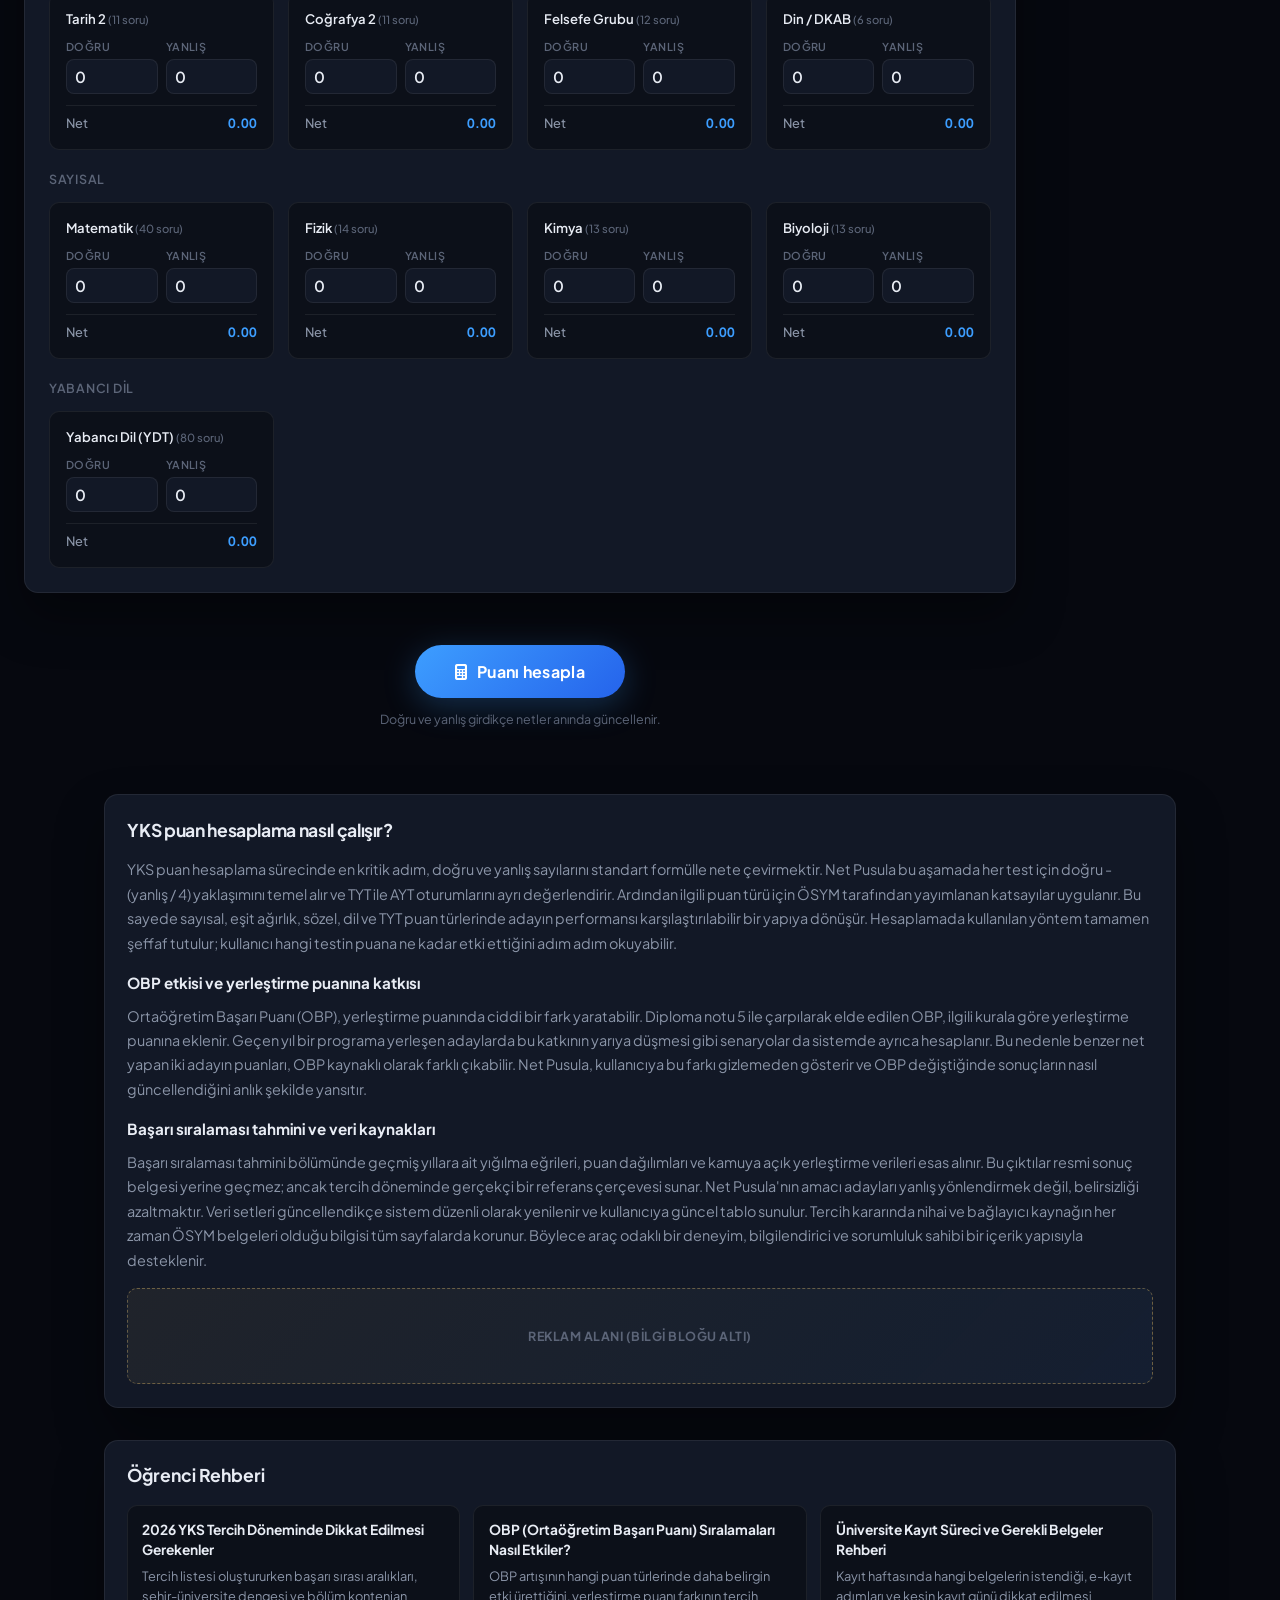
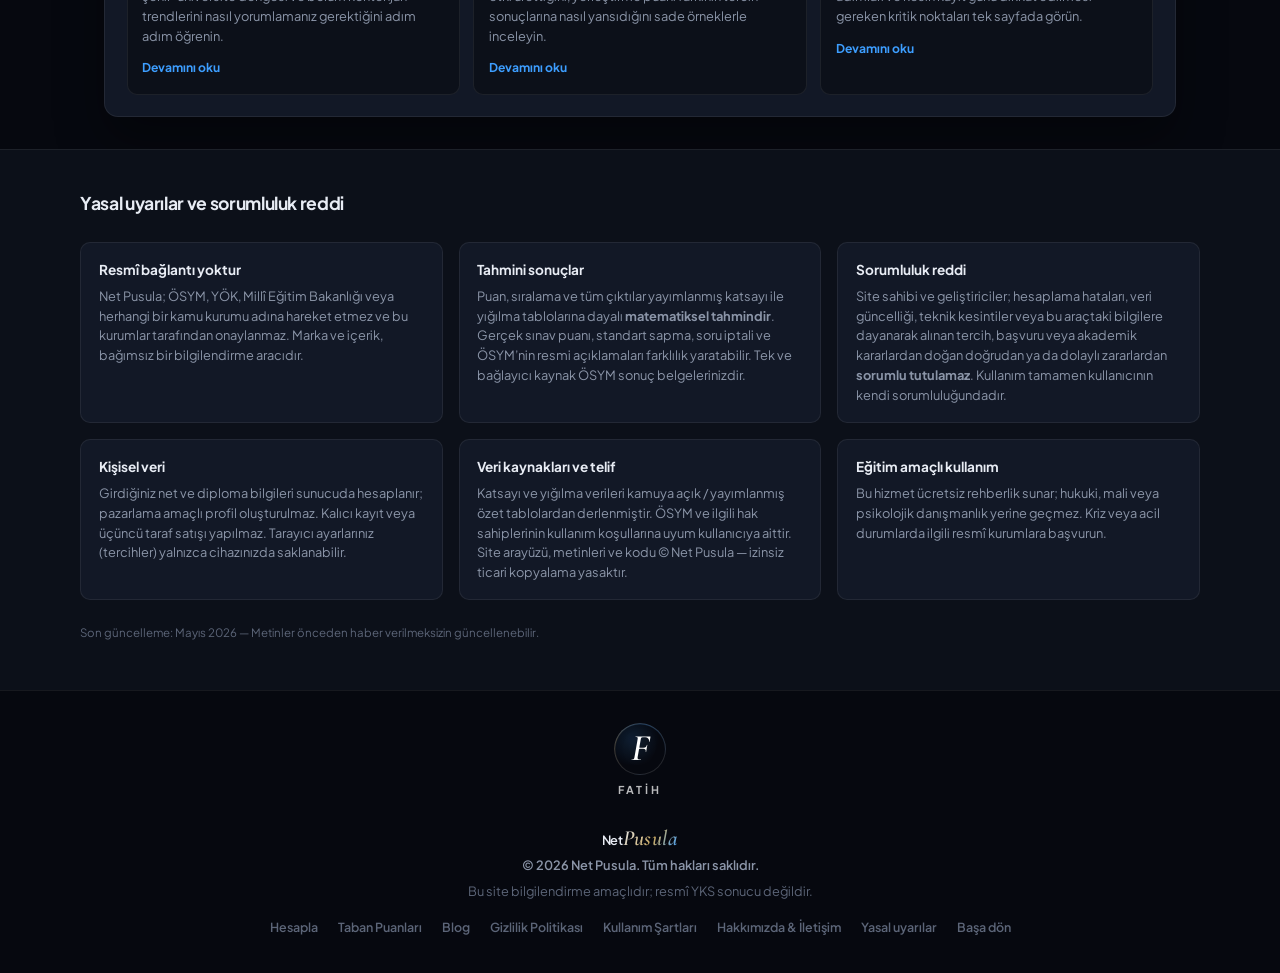
==== commit c9598254: "fix: temporary rank fix for full marks" ====
--- a/index.html
+++ b/index.html
@@ -1,11 +1,13 @@
 <!DOCTYPE html>
 <html lang="tr">
 <head>
+    <script async src="https://pagead2.googlesyndication.com/pagead/js/adsbygoogle.js?client=ca-pub-6190481499147942"
+     crossorigin="anonymous"></script>
     <meta charset="UTF-8">
     <meta name="viewport" content="width=device-width, initial-scale=1.0">
     <title>Net Pusula | YKS Puan Hesaplama 2025, OBP Etkisi ve Başarı Sırası Tahmini</title>
     <meta name="description" content="Net Pusula ile TYT-AYT netlerinden YKS puan hesaplama, OBP etkisi, puan türlerine göre tahmini başarı sırası ve güncel tercih rehberi. 2025 YKS için hızlı, anlaşılır ve güvenilir hesaplama deneyimi.">
-    <meta name="keywords" content="YKS puan hesaplama, 2025 YKS başarı sıralaması, TYT AYT net hesaplama, OBP etkisi, üniversite taban puanları, YKS tercih robotu, Net Pusula">
+    <meta name="keywords" content="YKS puan hesaplama, TYT AYT net hesaplama, OBP etkisi, üniversite taban puanları, YKS tercih robotu, Net Pusula">
     <meta name="robots" content="index, follow, max-image-preview:large, max-snippet:-1, max-video-preview:-1">
     <meta name="author" content="Net Pusula">
     <meta name="theme-color" content="#06080f">
@@ -14,7 +16,7 @@
     <meta property="og:locale" content="tr_TR">
     <meta property="og:site_name" content="Net Pusula">
     <meta property="og:title" content="Net Pusula | YKS Puan Hesaplama 2025">
-    <meta property="og:description" content="TYT-AYT netlerine göre puanını hesapla, OBP etkisini gör, tahmini başarı sıralamanı incele.">
+    <meta property="og:description" content="TYT-AYT netlerine göre puanını hesapla, OBP etkisini gör.">
     <meta property="og:url" content="https://netpusula.com.tr/">
     <meta name="twitter:card" content="summary_large_image">
     <meta name="twitter:title" content="Net Pusula | YKS Puan Hesaplama 2025">
@@ -34,7 +36,7 @@
                 <span class="wordmark-line">
                     <span class="wm-net">Net</span><span class="wm-pusula">Pusula</span>
                 </span>
-                <span class="wm-sub">YKS puan &amp; sıralama</span>
+                <span class="wm-sub">YKS puan hesaplama</span>
             </a>
             <nav class="nav-links" aria-label="Ana menü">
                 <a href="#hesapla">Hesapla</a>
@@ -49,7 +51,7 @@
     <section class="hero">
         <span class="hero-badge"><i class="fas fa-shield-halved"></i> Resmi katsayı verileri</span>
         <h1>YKS puanını netlerinden hesapla</h1>
-        <p>2022–2025 katsayı ve yığılma tablolarıyla ham puan, yerleştirme puanı ve tahmini sıralama — sade, hızlı, güvenilir.</p>
+        <p>2022–2025 katsayı verileriyle ham puan ve yerleştirme puanı — sade, hızlı, güvenilir.</p>
         <div class="trust-row">
             <span class="trust-item"><i class="fas fa-check-circle"></i> Anlık net hesabı</span>
             <span class="trust-item"><i class="fas fa-check-circle"></i> OBP & yerleşme düzeltmesi</span>
@@ -62,7 +64,7 @@
             <p id="intro-heading" class="intro-lead">Netlerinizin rotasını birlikte çiziyoruz.</p>
             <p class="intro-body">
                 <strong>Net Pusula</strong>, deneme ve sınav sonrası belirsizliği sayıya döken sakin bir rehberdir:
-                doğru–yanlıştan nete, katsayılardan puan ve sıralama tahminine — tek ekranda, şeffaf ve okunaklı.
+                doğru–yanlıştan nete, katsayılardan puan hesabına — tek ekranda, şeffaf ve okunaklı.
             </p>
         </div>
     </section>
@@ -370,6 +372,7 @@
             document.getElementById(gridId).innerHTML = items.map(cardHtml).join('');
         });
     </script>
+    <script src="assets/yks-engine.js"></script>
     <script src="assets/calculator.js"></script>
 </body>
 </html>
--- a/assets/net-pusula.css
+++ b/assets/net-pusula.css
@@ -733,6 +733,119 @@
     font-weight: 600;
 }
 
+.results-topbar {
+    display: flex;
+    align-items: center;
+    justify-content: space-between;
+    gap: 0.9rem;
+    flex-wrap: wrap;
+    margin-bottom: 1rem;
+}
+
+.results-year {
+    display: inline-flex;
+    align-items: center;
+    gap: 0.55rem;
+    padding: 0.4rem 0.75rem;
+    border-radius: 999px;
+    border: 1px solid var(--border);
+    background: var(--bg-elevated);
+}
+
+.results-year-label {
+    font-size: 0.7rem;
+    font-weight: 800;
+    letter-spacing: 0.08em;
+    text-transform: uppercase;
+    color: var(--text-dim);
+}
+
+.results-year-select {
+    appearance: none;
+    background: transparent;
+    border: none;
+    color: var(--text);
+    font-family: inherit;
+    font-weight: 800;
+    font-size: 0.9rem;
+    padding-right: 0.15rem;
+}
+
+.results-year-select:focus { outline: none; }
+
+.results-subnote {
+    font-size: 0.78rem;
+    color: var(--text-dim);
+}
+
+.score-grid {
+    display: grid;
+    grid-template-columns: repeat(auto-fit, minmax(190px, 1fr));
+    gap: 0.85rem;
+}
+
+.score-card {
+    background: var(--surface);
+    border: 1px solid var(--border);
+    border-radius: var(--radius-sm);
+    padding: 0.95rem;
+    box-shadow: var(--shadow);
+}
+
+.score-card-head {
+    display: flex;
+    align-items: baseline;
+    justify-content: space-between;
+    gap: 0.75rem;
+    margin-bottom: 0.75rem;
+}
+
+.score-type {
+    font-weight: 900;
+    letter-spacing: 0.01em;
+}
+
+.score-year {
+    font-size: 0.72rem;
+    color: var(--text-dim);
+    font-weight: 800;
+    letter-spacing: 0.06em;
+}
+
+.score-values {
+    display: grid;
+    grid-template-columns: 1fr 1fr;
+    gap: 0.85rem;
+}
+
+.score-grid .score-val-secondary { display: none; }
+
+.score-val-label {
+    font-size: 0.7rem;
+    font-weight: 800;
+    letter-spacing: 0.08em;
+    text-transform: uppercase;
+    color: var(--text-dim);
+    margin-bottom: 0.25rem;
+}
+
+.score-val-num {
+    font-weight: 900;
+    font-variant-numeric: tabular-nums;
+}
+
+.score-val-primary .score-val-num {
+    font-size: 1.28rem;
+    color: var(--text);
+}
+
+.score-val-secondary .score-val-num {
+    font-size: 1.02rem;
+    color: var(--text-muted);
+}
+
+.score-val-secondary { opacity: 0.9; }
+
 .shared-result-notice {
     border: 1px solid rgba(61, 158, 255, 0.35);
     background: rgba(61, 158, 255, 0.1);
